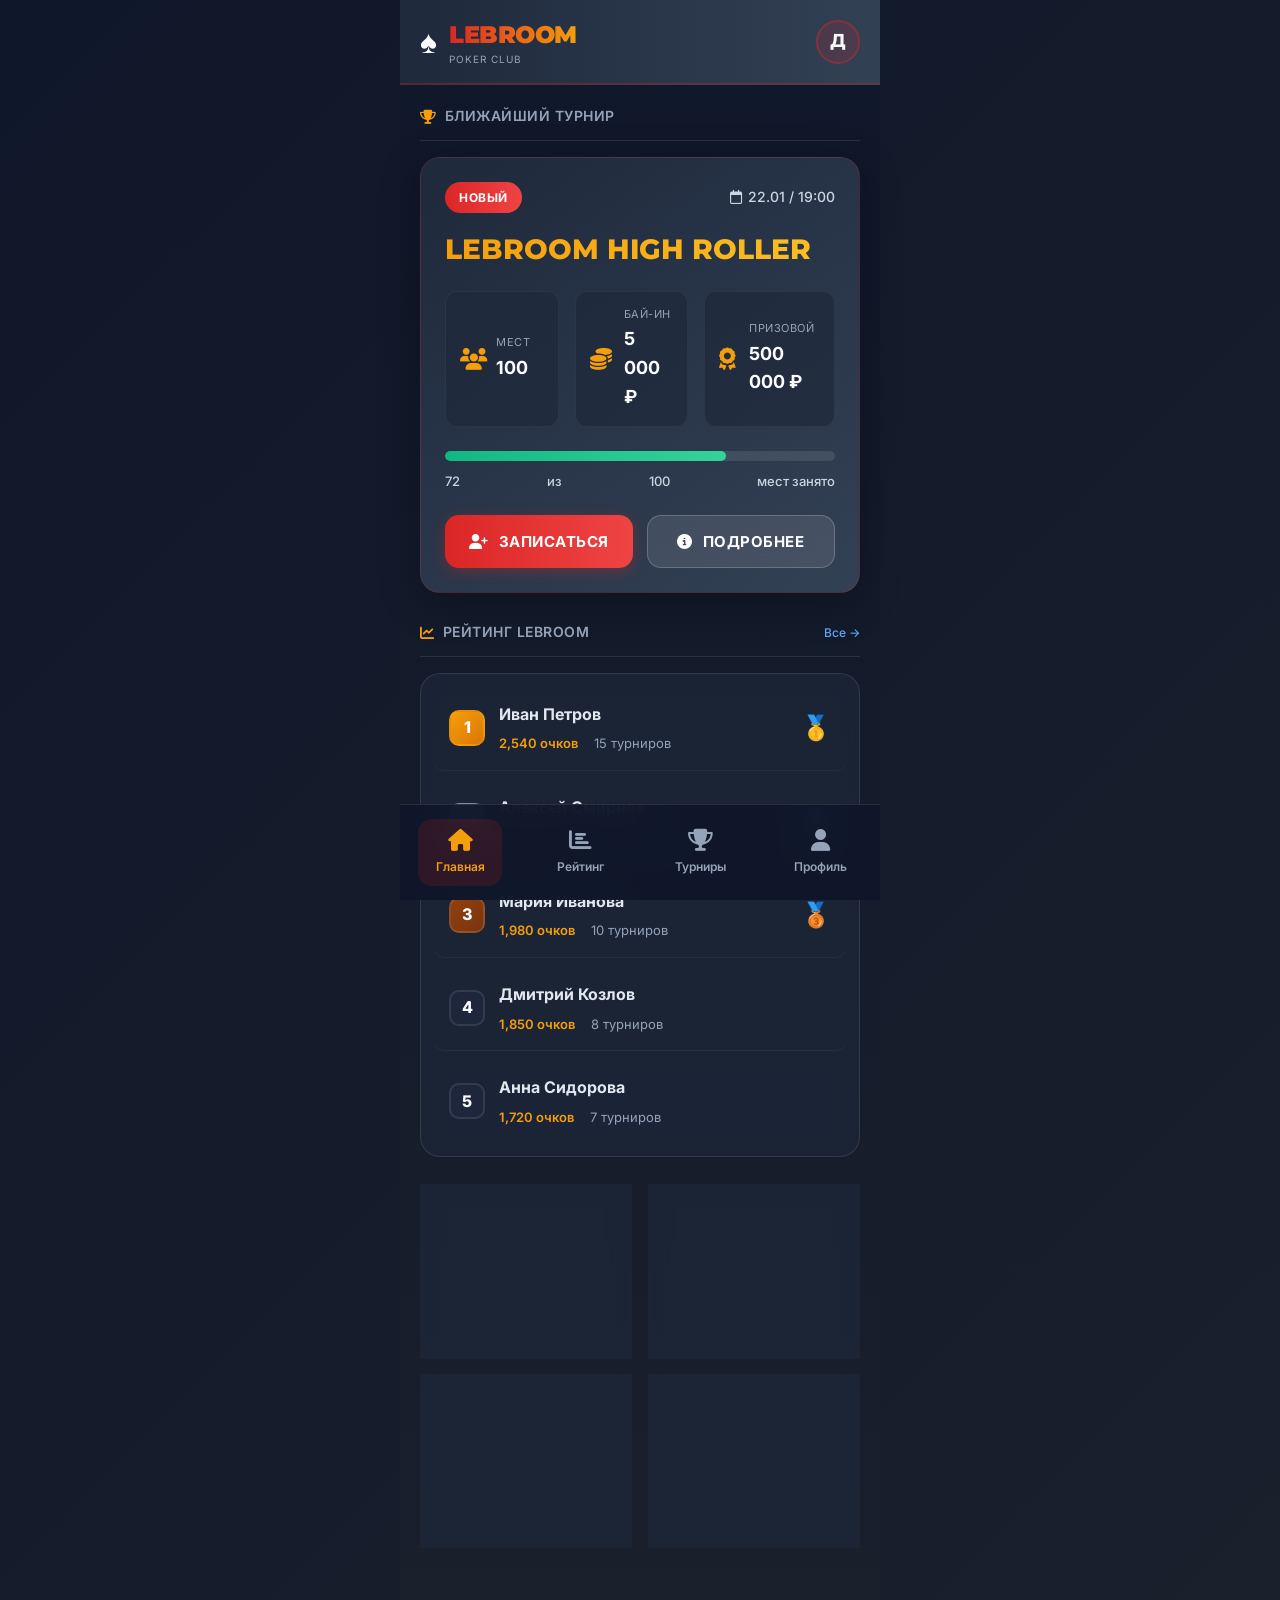
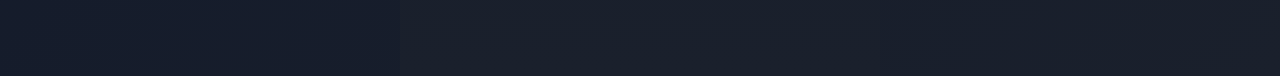
==== index.html @ b320d440 "Add files via upload" ====
<!DOCTYPE html>
<html lang="ru">
<head>
    <meta charset="UTF-8">
    <meta name="viewport" content="width=device-width, initial-scale=1.0">
    <title>LEBROOM Poker Club</title>
    
    <!-- Telegram Web App SDK -->
    <script src="https://telegram.org/js/telegram-web-app.js"></script>
    
    <!-- FontAwesome Icons -->
    <link rel="stylesheet" href="https://cdnjs.cloudflare.com/ajax/libs/font-awesome/6.4.0/css/all.min.css">
    
    <!-- Google Fonts -->
    <link rel="preconnect" href="https://fonts.googleapis.com">
    <link rel="preconnect" href="https://fonts.gstatic.com" crossorigin>
    <link href="https://fonts.googleapis.com/css2?family=Montserrat:wght@700;800;900&family=Inter:wght@400;500;600;700&display=swap" rel="stylesheet">
    
    <!-- Favicon -->
    <link rel="icon" href="data:image/svg+xml,<svg xmlns=%22http://www.w3.org/2000/svg%22 viewBox=%220 0 100 100%22><text y=%22.9em%22 font-size=%2290%22>♠️</text></svg>">
    
    <!-- CSS -->
    <link rel="stylesheet" href="style.css">
    
    <!-- Meta для Telegram -->
    <meta property="og:title" content="LEBROOM Poker Club">
    <meta property="og:description" content="Премиальный покерный клуб. Запишись на турнир!">
    <meta property="og:image" content="https://raw.githubusercontent.com/ваш-логин/lebroom-poker/main/preview.png">
</head>
<body>
    <div class="app-container">
        <!-- Хедер -->
        <header class="app-header">
            <div class="header-content">
                <div class="logo">
                    <div class="logo-icon">♠️</div>
                    <div class="logo-text">
                        <h1>LEBROOM</h1>
                        <span class="logo-subtitle">POKER CLUB</span>
                    </div>
                </div>
                <div class="user-badge" id="userBadge">
                    <i class="fas fa-user"></i>
                </div>
            </div>
        </header>

        <!-- Основной контент -->
        <main class="main-content">
            <!-- Ближайший турнир -->
            <section class="tournament-section">
                <div class="section-header">
                    <h2><i class="fas fa-trophy"></i> БЛИЖАЙШИЙ ТУРНИР</h2>
                </div>
                
                <div class="tournament-card" id="tournamentCard">
                    <div class="tournament-header">
                        <div class="tournament-badge">НОВЫЙ</div>
                        <div class="tournament-date">
                            <i class="far fa-calendar"></i>
                            <span id="tournamentDate">Загрузка...</span>
                        </div>
                    </div>
                    
                    <h3 class="tournament-title" id="tournamentTitle">LEBROOM HIGH ROLLER</h3>
                    
                    <div class="tournament-info">
                        <div class="info-item">
                            <i class="fas fa-users"></i>
                            <div>
                                <div class="info-label">Мест</div>
                                <div class="info-value" id="tournamentSeats">100</div>
                            </div>
                        </div>
                        <div class="info-item">
                            <i class="fas fa-coins"></i>
                            <div>
                                <div class="info-label">Бай-ин</div>
                                <div class="info-value">5 000 ₽</div>
                            </div>
                        </div>
                        <div class="info-item">
                            <i class="fas fa-award"></i>
                            <div>
                                <div class="info-label">Призовой</div>
                                <div class="info-value">500 000 ₽</div>
                            </div>
                        </div>
                    </div>
                    
                    <div class="registration-info">
                        <div class="progress-bar">
                            <div class="progress-fill" id="progressFill" style="width: 65%"></div>
                        </div>
                        <div class="progress-text">
                            <span id="registeredCount">65</span> из <span id="totalSeats">100</span> мест занято
                        </div>
                    </div>
                    
                    <div class="action-buttons">
                        <button class="btn-primary" id="registerBtn">
                            <i class="fas fa-user-plus"></i> ЗАПИСАТЬСЯ
                        </button>
                        <button class="btn-secondary" id="detailsBtn">
                            <i class="fas fa-info-circle"></i> ПОДРОБНЕЕ
                        </button>
                    </div>
                </div>
            </section>

            <!-- Рейтинг -->
            <section class="rating-section">
                <div class="section-header">
                    <h2><i class="fas fa-chart-line"></i> РЕЙТИНГ LEBROOM</h2>
                    <a href="#" class="view-all" id="viewAllRating">Все →</a>
                </div>
                
                <div class="rating-card">
                    <div class="rating-list" id="ratingList">
                        <!-- Загрузка через JS -->
                    </div>
                </div>
            </section>

            <!-- Быстрые действия -->
            <section class="quick-actions">
                <div class="action-grid">
                    <div class="action-item" id="qaBtn">
                        <div class="action-icon">
                            <i class="fas fa-question-circle"></i>
                        </div>
                        <div class="action-title">Q&A</div>
                        <div class="action-subtitle">Ответы на вопросы</div>
                    </div>
                    
                    <div class="action-item" id="supportBtn">
                        <div class="action-icon">
                            <i class="fas fa-headset"></i>
                        </div>
                        <div class="action-title">SUPPORT</div>
                        <div class="action-subtitle">Чат поддержки</div>
                    </div>
                    
                    <div class="action-item" id="clubInfoBtn">
                        <div class="action-icon">
                            <i class="fas fa-info-circle"></i>
                        </div>
                        <div class="action-title">О КЛУБЕ</div>
                        <div class="action-subtitle">Информация</div>
                    </div>
                    
                    <div class="action-item" id="myProfileBtn">
                        <div class="action-icon">
                            <i class="fas fa-user-circle"></i>
                        </div>
                        <div class="action-title">ПРОФИЛЬ</div>
                        <div class="action-subtitle">Личный кабинет</div>
                    </div>
                </div>
            </section>
        </main>

        <!-- Нижняя навигация -->
        <nav class="bottom-nav">
            <a href="#" class="nav-item active" data-page="main">
                <i class="fas fa-home"></i>
                <span>Главная</span>
            </a>
            <a href="#" class="nav-item" data-page="rating">
                <i class="fas fa-chart-bar"></i>
                <span>Рейтинг</span>
            </a>
            <a href="#" class="nav-item" data-page="tournaments">
                <i class="fas fa-trophy"></i>
                <span>Турниры</span>
            </a>
            <a href="#" class="nav-item" data-page="profile">
                <i class="fas fa-user"></i>
                <span>Профиль</span>
            </a>
        </nav>

        <!-- Модальные окна -->
        <div class="modal-overlay" id="modalOverlay"></div>
        
        <div class="modal" id="registerModal">
            <div class="modal-content">
                <div class="modal-header">
                    <h3>Запись на турнир</h3>
                    <button class="close-modal" onclick="closeModal('registerModal')">&times;</button>
                </div>
                <div class="modal-body">
                    <p>Вы действительно хотите записаться на турнир <strong id="modalTournamentName">LEBROOM HIGH ROLLER</strong>?</p>
                    <div class="modal-info">
                        <p><i class="far fa-calendar"></i> <strong>Дата:</strong> <span id="modalTournamentDate">22.01.2024 в 19:00</span></p>
                        <p><i class="fas fa-coins"></i> <strong>Бай-ин:</strong> 5 000 ₽</p>
                        <p><i class="fas fa-users"></i> <strong>Свободных мест:</strong> <span id="modalFreeSeats">35</span></p>
                    </div>
                    <button class="btn-confirm" id="confirmRegisterBtn">
                        <i class="fas fa-check"></i> ПОДТВЕРДИТЬ ЗАПИСЬ
                    </button>
                    <p class="modal-note">
                        После записи с вами свяжется администратор для подтверждения
                    </p>
                </div>
            </div>
        </div>

        <div class="modal" id="successModal">
            <div class="modal-content">
                <div class="modal-header">
                    <h3>Успешная запись!</h3>
                    <button class="close-modal" onclick="closeModal('successModal')">&times;</button>
                </div>
                <div class="modal-body" style="text-align: center;">
                    <div class="success-icon">
                        <i class="fas fa-check-circle"></i>
                    </div>
                    <h3 style="color: #10b981; margin-bottom: 15px;">Вы успешно записаны!</h3>
                    <p id="successMessage"></p>
                    <div class="success-info">
                        <p><strong>Дата:</strong> <span id="successDate">22.01.2024</span></p>
                        <p><strong>Время:</strong> <span id="successTime">19:00</span></p>
                        <p><strong>Ваш номер в списке:</strong> <span id="successPosition">#66</span></p>
                    </div>
                    <button class="btn-confirm" onclick="closeModal('successModal')">
                        <i class="fas fa-check"></i> ПОНЯТНО
                    </button>
                </div>
            </div>
        </div>

        <div class="modal" id="clubInfoModal">
            <div class="modal-content">
                <div class="modal-header">
                    <h3>LEBROOM POKER CLUB</h3>
                    <button class="close-modal" onclick="closeModal('clubInfoModal')">&times;</button>
                </div>
                <div class="modal-body">
                    <div class="club-logo-modal">
                        <div class="logo-modal-icon">♠️</div>
                        <h2>LEBROOM</h2>
                        <p class="club-subtitle">PREMIUM POKER CLUB</p>
                    </div>
                    
                    <div class="club-info">
                        <h4><i class="fas fa-star"></i> О НАС</h4>
                        <p>Премиальный покерный клуб с комфортной атмосферой и профессиональными дилерами.</p>
                        
                        <h4><i class="fas fa-map-marker-alt"></i> АДРЕС</h4>
                        <p>📍 Москва, Пресненская набережная, 12</p>
                        
                        <h4><i class="fas fa-phone-alt"></i> КОНТАКТЫ</h4>
                        <p>📞 +7 (999) 123-45-67</p>
                        <p>💬 @lebroomsupport</p>
                    </div>
                </div>
            </div>
        </div>

        <div class="modal" id="qaModal">
            <div class="modal-content">
                <div class="modal-header">
                    <h3>Часто задаваемые вопросы</h3>
                    <button class="close-modal" onclick="closeModal('qaModal')">&times;</button>
                </div>
                <div class="modal-body">
                    <div class="faq-item">
                        <div class="faq-question" onclick="toggleFAQ(this)">
                            <span>Как записаться на турнир?</span>
                            <i class="fas fa-chevron-down"></i>
                        </div>
                        <div class="faq-answer">
                            Нажмите кнопку "ЗАПИСАТЬСЯ" на карточке турнира и подтвердите запись.
                        </div>
                    </div>
                    
                    <div class="faq-item">
                        <div class="faq-question" onclick="toggleFAQ(this)">
                            <span>Как работает рейтинг?</span>
                            <i class="fas fa-chevron-down"></i>
                        </div>
                        <div class="faq-answer">
                            Рейтинг начисляется за участие в турнирах: 1 место - 100 очков, 2 место - 80 очков.
                        </div>
                    </div>
                </div>
            </div>
        </div>
    </div>

    <!-- JavaScript -->
    <script src="app.js"></script>
</body>
</html>
---- style.css ----
/* Основные переменные */
:root {
    --primary: #dc2626;
    --secondary: #1e293b;
    --accent: #f59e0b;
    --dark: #0f172a;
    --light: #f8fafc;
    --success: #10b981;
    --danger: #ef4444;
    --info: #3b82f6;
}

/* Сброс и базовые стили */
* {
    margin: 0;
    padding: 0;
    box-sizing: border-box;
}

body {
    font-family: 'Inter', sans-serif;
    background: linear-gradient(135deg, #0f172a 0%, #1a202c 100%);
    color: var(--light);
    min-height: 100vh;
    line-height: 1.6;
}

.app-container {
    max-width: 480px;
    margin: 0 auto;
    min-height: 100vh;
    background: linear-gradient(180deg, #0f172a 0%, #1a202c 100%);
    position: relative;
    padding-bottom: 80px;
}

/* Хедер */
.app-header {
    background: linear-gradient(90deg, #1e293b 0%, #334155 100%);
    padding: 16px 20px;
    border-bottom: 2px solid rgba(220, 38, 38, 0.3);
    position: sticky;
    top: 0;
    z-index: 100;
    backdrop-filter: blur(10px);
}

.header-content {
    display: flex;
    justify-content: space-between;
    align-items: center;
}

.logo {
    display: flex;
    align-items: center;
    gap: 12px;
}

.logo-icon {
    font-size: 32px;
    animation: pulse 2s infinite;
}

@keyframes pulse {
    0%, 100% { transform: scale(1); }
    50% { transform: scale(1.1); }
}

.logo-text h1 {
    font-family: 'Montserrat', sans-serif;
    font-size: 24px;
    font-weight: 900;
    background: linear-gradient(90deg, var(--primary), var(--accent));
    -webkit-background-clip: text;
    -webkit-text-fill-color: transparent;
    letter-spacing: -0.5px;
}

.logo-subtitle {
    font-size: 10px;
    color: #94a3b8;
    text-transform: uppercase;
    letter-spacing: 1px;
    margin-top: -3px;
    display: block;
}

.user-badge {
    width: 44px;
    height: 44px;
    background: rgba(220, 38, 38, 0.15);
    border-radius: 50%;
    display: flex;
    align-items: center;
    justify-content: center;
    border: 2px solid rgba(220, 38, 38, 0.4);
    cursor: pointer;
    transition: all 0.3s;
}

.user-badge:hover {
    background: rgba(220, 38, 38, 0.25);
    transform: scale(1.05);
}

.user-badge i {
    color: var(--accent);
    font-size: 18px;
}

/* Основной контент */
.main-content {
    padding: 20px;
}

.section-header {
    display: flex;
    justify-content: space-between;
    align-items: center;
    margin-bottom: 16px;
    padding-bottom: 12px;
    border-bottom: 1px solid rgba(255, 255, 255, 0.1);
}

.section-header h2 {
    font-size: 14px;
    font-weight: 600;
    color: #94a3b8;
    display: flex;
    align-items: center;
    gap: 8px;
    text-transform: uppercase;
    letter-spacing: 0.5px;
}

.section-header h2 i {
    color: var(--accent);
}

.view-all {
    color: #60a5fa;
    font-size: 12px;
    text-decoration: none;
    font-weight: 500;
    transition: color 0.3s;
}

.view-all:hover {
    color: #93c5fd;
}

/* Карточка турнира */
.tournament-card {
    background: linear-gradient(145deg, #1e293b, #334155);
    border-radius: 20px;
    padding: 24px;
    margin-bottom: 28px;
    border: 1px solid rgba(220, 38, 38, 0.2);
    box-shadow: 0 10px 40px rgba(0, 0, 0, 0.3);
    animation: slideUp 0.6s ease-out;
}

@keyframes slideUp {
    from {
        opacity: 0;
        transform: translateY(30px);
    }
    to {
        opacity: 1;
        transform: translateY(0);
    }
}

.tournament-header {
    display: flex;
    justify-content: space-between;
    align-items: center;
    margin-bottom: 20px;
}

.tournament-badge {
    background: linear-gradient(90deg, var(--primary), var(--danger));
    color: white;
    padding: 6px 14px;
    border-radius: 20px;
    font-size: 12px;
    font-weight: 700;
    letter-spacing: 0.5px;
}

.tournament-date {
    display: flex;
    align-items: center;
    gap: 6px;
    color: #cbd5e1;
    font-size: 14px;
    font-weight: 500;
}

.tournament-title {
    font-size: 28px;
    font-weight: 800;
    margin-bottom: 24px;
    background: linear-gradient(90deg, var(--accent), #fbbf24);
    -webkit-background-clip: text;
    -webkit-text-fill-color: transparent;
    font-family: 'Montserrat', sans-serif;
    line-height: 1.2;
}

.tournament-info {
    display: grid;
    grid-template-columns: repeat(3, 1fr);
    gap: 16px;
    margin-bottom: 24px;
}

.info-item {
    display: flex;
    align-items: center;
    gap: 12px;
    padding: 14px;
    background: rgba(30, 41, 59, 0.7);
    border-radius: 12px;
    transition: all 0.3s;
    border: 1px solid rgba(255, 255, 255, 0.05);
}

.info-item:hover {
    transform: translateY(-3px);
    background: rgba(30, 41, 59, 0.9);
    border-color: rgba(220, 38, 38, 0.2);
    box-shadow: 0 8px 20px rgba(0, 0, 0, 0.2);
}

.info-item i {
    font-size: 22px;
    color: var(--accent);
    width: 24px;
}

.info-label {
    font-size: 11px;
    color: #94a3b8;
    text-transform: uppercase;
    letter-spacing: 0.5px;
    margin-bottom: 2px;
}

.info-value {
    font-size: 18px;
    font-weight: 700;
    color: white;
}

/* Прогресс бар */
.registration-info {
    margin-bottom: 24px;
}

.progress-bar {
    height: 10px;
    background: rgba(255, 255, 255, 0.1);
    border-radius: 5px;
    overflow: hidden;
    margin-bottom: 10px;
}

.progress-fill {
    height: 100%;
    background: linear-gradient(90deg, var(--success), #34d399);
    border-radius: 5px;
    transition: width 0.8s cubic-bezier(0.34, 1.56, 0.64, 1);
    box-shadow: 0 0 20px rgba(16, 185, 129, 0.3);
}

.progress-text {
    display: flex;
    justify-content: space-between;
    font-size: 13px;
    color: #cbd5e1;
    font-weight: 500;
}

/* Кнопки */
.action-buttons {
    display: flex;
    gap: 14px;
}

.btn-primary, .btn-secondary, .btn-confirm {
    flex: 1;
    padding: 16px 24px;
    border: none;
    border-radius: 14px;
    font-size: 15px;
    font-weight: 700;
    cursor: pointer;
    transition: all 0.3s;
    display: flex;
    align-items: center;
    justify-content: center;
    gap: 10px;
    text-transform: uppercase;
    letter-spacing: 0.5px;
    font-family: 'Inter', sans-serif;
}

.btn-primary {
    background: linear-gradient(90deg, var(--primary), var(--danger));
    color: white;
    box-shadow: 0 4px 15px rgba(220, 38, 38, 0.3);
}

.btn-primary:hover:not(:disabled) {
    background: linear-gradient(90deg, var(--danger), #f87171);
    transform: translateY(-3px);
    box-shadow: 0 8px 25px rgba(220, 38, 38, 0.4);
}

.btn-primary:disabled {
    opacity: 0.7;
    cursor: not-allowed;
}

.btn-secondary {
    background: rgba(255, 255, 255, 0.1);
    color: white;
    border: 1px solid rgba(255, 255, 255, 0.2);
    backdrop-filter: blur(10px);
}

.btn-secondary:hover {
    background: rgba(255, 255, 255, 0.2);
    transform: translateY(-3px);
    border-color: rgba(220, 38, 38, 0.3);
}

.btn-confirm {
    width: 100%;
    background: linear-gradient(90deg, var(--success), #34d399);
    color: white;
    margin-top: 24px;
    box-shadow: 0 4px 15px rgba(16, 185, 129, 0.3);
}

.btn-confirm:hover {
    background: linear-gradient(90deg, #34d399, #6ee7b7);
    transform: translateY(-3px);
    box-shadow: 0 8px 25px rgba(16, 185, 129, 0.4);
}

/* Рейтинг */
.rating-card {
    background: rgba(30, 41, 59, 0.7);
    border-radius: 20px;
    overflow: hidden;
    margin-bottom: 28px;
    border: 1px solid rgba(255, 255, 255, 0.1);
    backdrop-filter: blur(10px);
}

.rating-list {
    padding: 12px;
}

.rating-item {
    display: flex;
    align-items: center;
    padding: 16px;
    border-bottom: 1px solid rgba(255, 255, 255, 0.05);
    transition: background 0.3s;
    border-radius: 12px;
    margin-bottom: 8px;
}

.rating-item:hover {
    background: rgba(255, 255, 255, 0.05);
}

.rating-item:last-child {
    border-bottom: none;
    margin-bottom: 0;
}

.rank {
    width: 36px;
    height: 36px;
    background: rgba(30, 41, 59, 0.9);
    border-radius: 10px;
    display: flex;
    align-items: center;
    justify-content: center;
    font-weight: 800;
    font-size: 16px;
    margin-right: 14px;
    border: 2px solid rgba(255, 255, 255, 0.1);
}

.rating-item:nth-child(1) .rank {
    background: linear-gradient(135deg, var(--accent), #d97706);
    color: white;
    border-color: rgba(245, 158, 11, 0.3);
}

.rating-item:nth-child(2) .rank {
    background: linear-gradient(135deg, #94a3b8, #64748b);
    color: white;
}

.rating-item:nth-child(3) .rank {
    background: linear-gradient(135deg, #92400e, #78350f);
    color: white;
}

.player-info {
    flex: 1;
}

.player-name {
    font-weight: 700;
    margin-bottom: 6px;
    color: #e2e8f0;
    font-size: 16px;
}

.player-stats {
    display: flex;
    gap: 16px;
    font-size: 13px;
    color: #94a3b8;
}

.points {
    color: var(--accent);
    font-weight: 600;
}

.medal {
    font-size: 24px;
    margin-left: 10px;
}

/* Быстрые действия */
.quick-actions {
    margin-bottom: 28px;
}

.action-grid {
    display: grid;
    grid-template-columns: repeat(2, 1fr);
    gap: 16px;
}

.action-item {
    background: rgba(30, 41, 59, 0.7);
    border-radius: 18px;
    padding: 24px 20px;
    text-align: center;
    cursor: pointer;
    transition: all 0.3s;
    border: 1px solid rgba(255, 255, 255, 0.05);
    backdrop-filter: blur(10px);
}

.action-item:hover {
    background: rgba(30, 41, 59, 0.9);
    transform: translateY(-4px);
    border-color: rgba(220, 38, 38, 0.3);
    box-shadow: 0 12px 30px rgba(0, 0, 0, 0.25);
}

.action-icon {
    font-size: 36px;
    color: var(--accent);
    margin-bottom: 12px;
    transition: transform 0.3s;
}

.action-item:hover .action-icon {
    transform: scale(1.1);
}

.action-title {
    font-size: 17px;
    font-weight: 800;
    margin-bottom: 6px;
    color: #e2e8f0;
}

.action-subtitle {
    font-size: 13px;
    color: #94a3b8;
}

/* Нижняя навигация */
.bottom-nav {
    position: fixed;
    bottom: 0;
    left: 0;
    right: 0;
    background: rgba(15, 23, 42, 0.95);
    backdrop-filter: blur(15px);
    border-top: 1px solid rgba(255, 255, 255, 0.1);
    display: flex;
    justify-content: space-around;
    padding: 14px 0;
    z-index: 1000;
    max-width: 480px;
    margin: 0 auto;
}

.nav-item {
    display: flex;
    flex-direction: column;
    align-items: center;
    text-decoration: none;
    color: #94a3b8;
    padding: 10px 16px;
    border-radius: 14px;
    transition: all 0.3s;
    flex: 1;
    max-width: 84px;
    min-width: 60px;
}

.nav-item i {
    font-size: 22px;
    margin-bottom: 6px;
    transition: all 0.3s;
}

.nav-item span {
    font-size: 12px;
    font-weight: 600;
    transition: all 0.3s;
}

.nav-item.active {
    color: var(--accent);
    background: rgba(220, 38, 38, 0.15);
}

.nav-item.active i {
    color: var(--accent);
}

.nav-item:hover:not(.active) {
    color: #cbd5e1;
    background: rgba(255, 255, 255, 0.05);
}

/* Модальные окна */
.modal-overlay {
    position: fixed;
    top: 0;
    left: 0;
    right: 0;
    bottom: 0;
    background: rgba(0, 0, 0, 0.85);
    z-index: 1999;
    display: none;
    backdrop-filter: blur(5px);
    animation: fadeIn 0.3s ease;
}

@keyframes fadeIn {
    from { opacity: 0; }
    to { opacity: 1; }
}

.modal {
    position: fixed;
    top: 0;
    left: 0;
    right: 0;
    bottom: 0;
    display: none;
    z-index: 2000;
    overflow-y: auto;
    padding: 20px;
    animation: fadeIn 0.3s ease;
}

.modal-content {
    background: linear-gradient(145deg, #1e293b, #334155);
    border-radius: 24px;
    margin: 60px auto 20px;
    max-width: 440px;
    max-height: 85vh;
    overflow-y: auto;
    border: 1px solid rgba(220, 38, 38, 0.2);
    box-shadow: 0 25px 70px rgba(0, 0, 0, 0.5);
    animation: modalSlideUp 0.4s cubic-bezier(0.34, 1.56, 0.64, 1);
}

@keyframes modalSlideUp {
    from {
        opacity: 0;
        transform: translateY(60px);
    }
    to {
        opacity: 1;
        transform: translateY(0);
    }
}

.modal-header {
    display: flex;
    justify-content: space-between;
    align-items: center;
    padding: 24px;
    border-bottom: 1px solid rgba(255, 255, 255, 0.1);
    position: sticky;
    top: 0;
    background: linear-gradient(145deg, #1e293b, #334155);
    border-radius: 24px 24px 0 0;
    z-index: 1;
}

.modal-header h3 {
    font-size: 20px;
    font-weight: 800;
    color: var(--accent);
    font-family: 'Montserrat', sans-serif;
}

.close-modal {
    background: none;
    border: none;
    color: #94a3b8;
    font-size: 32px;
    cursor: pointer;
    width: 36px;
    height: 36px;
    display: flex;
    align-items: center;
    justify-content: center;
    border-radius: 50%;
    transition: all 0.3s;
    line-height: 1;
    padding: 0;
}

.close-modal:hover {
    background: rgba(255, 255, 255, 0.1);
    color: white;
}

.modal-body {
    padding: 24px;
}

.modal-info {
    background: rgba(30, 41, 59, 0.5);
    padding: 20px;
    border-radius: 14px;
    margin: 20px 0;
}

.modal-info p {
    margin-bottom: 12px;
    display: flex;
    align-items: center;
    gap: 10px;
}

.modal-info p:last-child {
    margin-bottom: 0;
}

.modal-info i {
    color: var(--accent);
    width: 20px;
}

.modal-note {
    text-align: center;
    color: #94a3b8;
    font-size: 13px;
    margin-top: 20px;
    padding-top: 20px;
    border-top: 1px solid rgba(255, 255, 255, 0.1);
}

/* Успешная запись */
.success-icon {
    font-size: 72px;
    color: var(--success);
    margin-bottom: 20px;
}

.success-info {
    background: rgba(16, 185, 129, 0.1);
    padding: 20px;
    border-radius: 14px;
    margin: 24px 0;
    text-align: left;
}

.success-info p {
    margin-bottom: 10px;
    display: flex;
    justify-content: space-between;
}

.success-info p:last-child {
    margin-bottom: 0;
}

/* Информация о клубе */
.club-logo-modal {
    text-align: center;
    margin-bottom: 24px;
    padding: 24px;
    background: rgba(30, 41, 59, 0.5);
    border-radius: 18px;
}

.logo-modal-icon {
    font-size: 56px;
    margin-bottom: 12px;
    animation: pulse 2s infinite;
}

.club-logo-modal h2 {
    font-size: 36px;
    font-weight: 900;
    background: linear-gradient(90deg, var(--primary), var(--accent));
    -webkit-background-clip: text;
    -webkit-text-fill-color: transparent;
    font-family: 'Montserrat', sans-serif;
    margin-bottom: 8px;
}

.club-subtitle {
    font-size: 14px;
    color: #94a3b8;
    text-transform: uppercase;
    letter-spacing: 2px;
}

.club-info h4 {
    color: var(--accent);
    margin: 20px 0 10px;
    font-size: 17px;
    display: flex;
    align-items: center;
    gap: 10px;
}

.club-info p {
    color: #cbd5e1;
    margin-bottom: 16px;
    line-height: 1.6;
}

.club-info i {
    width: 20px;
}

/* FAQ */
.faq-item {
    margin-bottom: 12px;
    border: 1px solid rgba(255, 255, 255, 0.1);
    border-radius: 14px;
    overflow: hidden;
}

.faq-question {
    padding: 18px;
    background: rgba(30, 41, 59, 0.5);
    display: flex;
    justify-content: space-between;
    align-items: center;
    cursor: pointer;
    transition: background 0.3s;
}

.faq-question:hover {
    background: rgba(30, 41, 59, 0.8);
}

.faq-question span {
    font-weight: 700;
    color: #e2e8f0;
    font-size: 15px;
}

.faq-answer {
    padding: 0 18px;
    max-height: 0;
    overflow: hidden;
    transition: max-height 0.4s ease, padding 0.4s ease;
    color: #94a3b8;
    font-size: 14px;
    line-height: 1.6;
}

.faq-item.active .faq-answer {
    padding: 18px;
    max-height: 300px;
}

/* Загрузчик */
.loader {
    text-align: center;
    padding: 40px;
}

.loader-spinner {
    width: 48px;
    height: 48px;
    border: 4px solid rgba(220, 38, 38, 0.2);
    border-radius: 50%;
    border-top-color: var(--primary);
    animation: spin 1s linear infinite;
    margin: 0 auto 20px;
}

@keyframes spin {
    to { transform: rotate(360deg); }
}

.loader-text {
    color: #94a3b8;
    font-size: 14px;
}

/* Уведомления */
.notification {
    position: fixed;
    top: 20px;
    left: 50%;
    transform: translateX(-50%) translateY(-100px);
    background: var(--success);
    color: white;
    padding: 16px 24px;
    border-radius: 12px;
    box-shadow: 0 10px 30px rgba(0, 0, 0, 0.3);
    z-index: 3000;
    animation: slideDown 0.5s ease forwards;
    max-width: 90%;
    text-align: center;
    font-weight: 600;
}

@keyframes slideDown {
    to {
        transform: translateX(-50%) translateY(0);
    }
}

.notification.error {
    background: var(--danger);
}

.notification.warning {
    background: var(--accent);
}

/* Адаптивность */
@media (max-width: 400px) {
    .app-container {
        padding-bottom: 70px;
    }
    
    .tournament-title {
        font-size: 24px;
    }
    
    .action-grid {
        grid-template-columns: 1fr;
    }
    
    .action-item {
        padding: 20px 16px;
    }
    
    .modal-content {
        margin: 40px 10px 20px;
    }
    
    .bottom-nav {
        padding: 12px 0;
    }
    
    .nav-item {
        padding: 8px 12px;
    }
    
    .nav-item i {
        font-size: 20px;
    }
    
    .nav-item span {
        font-size: 11px;
    }
}

/* Анимации при скролле */
.fade-in {
    opacity: 0;
    transform: translateY(20px);
    transition: opacity 0.6s ease, transform 0.6s ease;
}

.fade-in.visible {
    opacity: 1;
    transform: translateY(0);
}
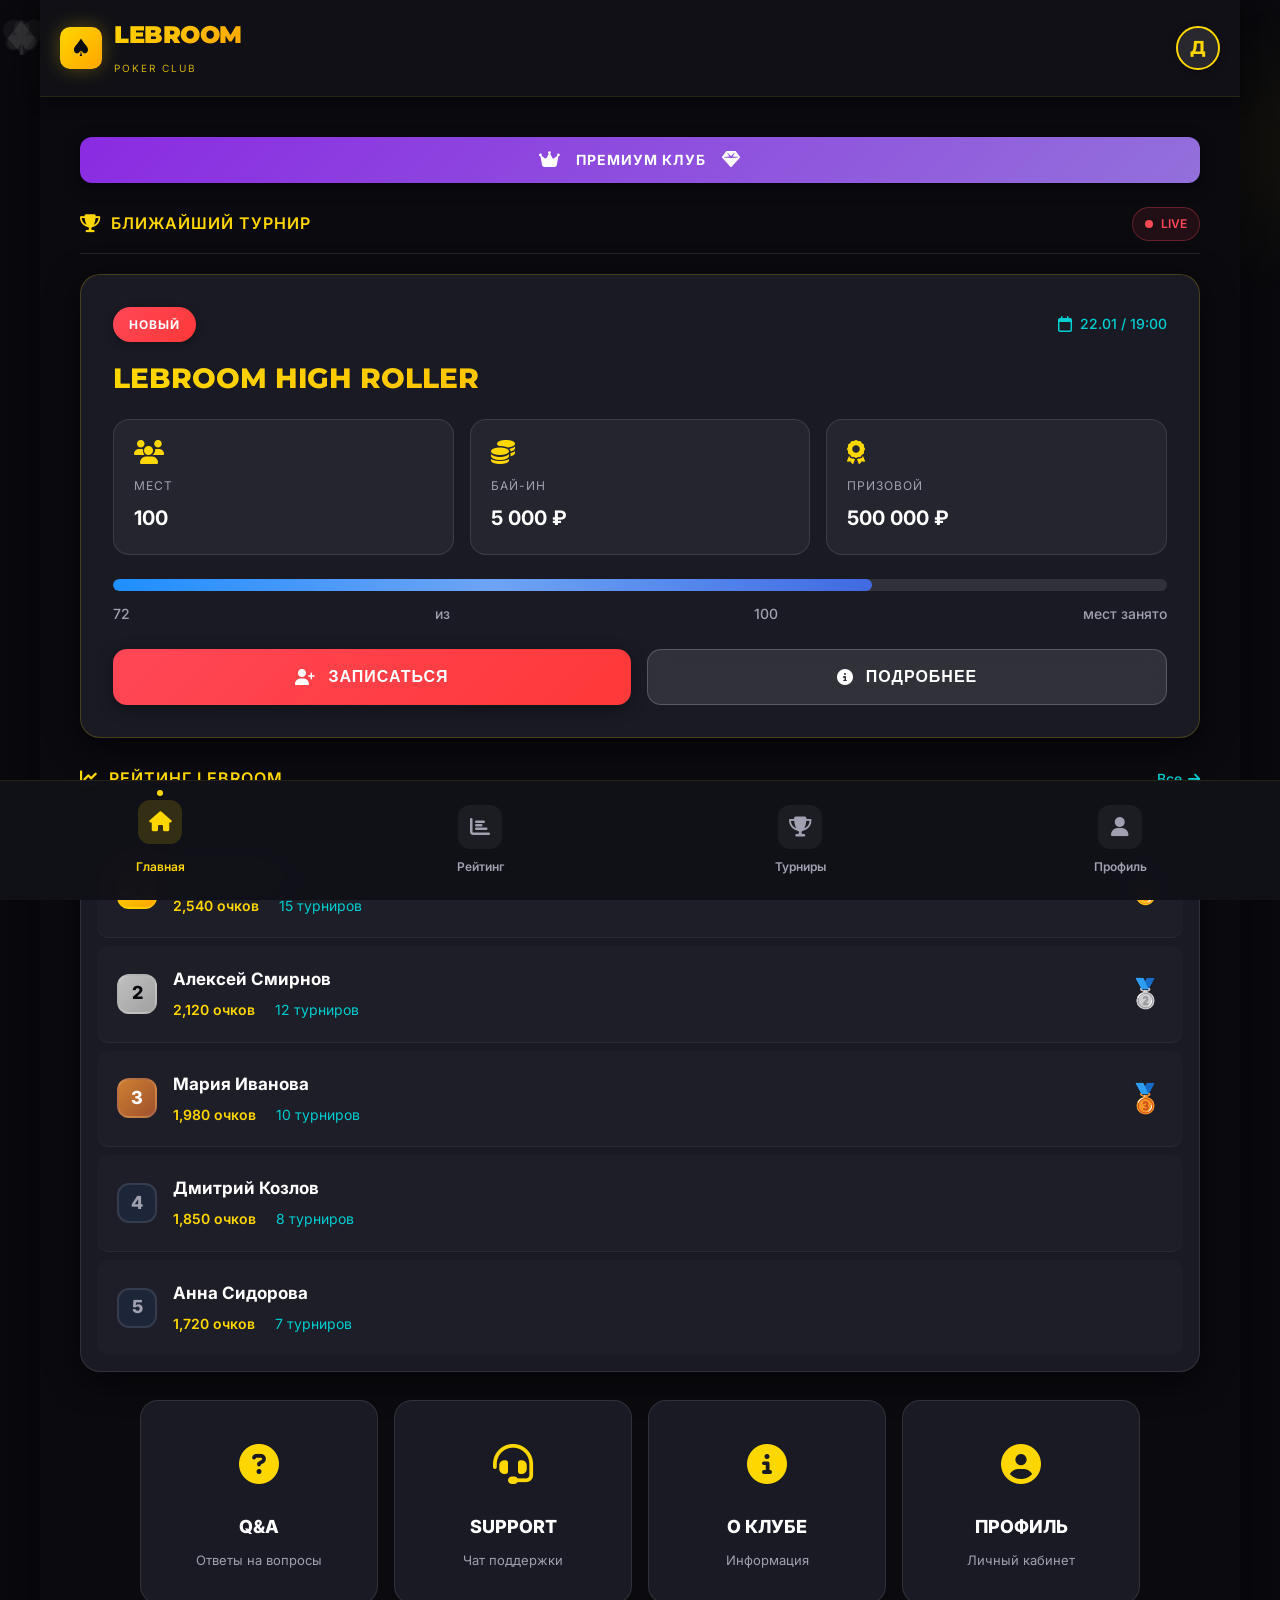
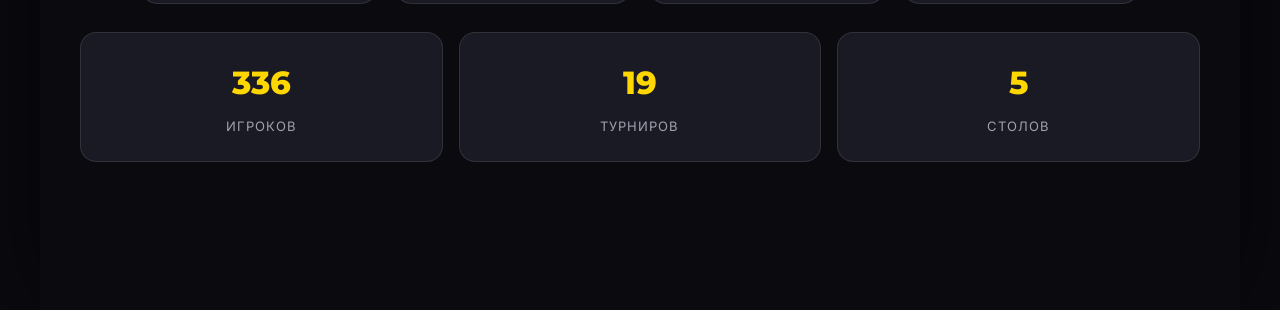
==== commit 69a5203b: "Add files via upload" ====
--- a/index.html
+++ b/index.html
@@ -2,8 +2,8 @@
 <html lang="ru">
 <head>
     <meta charset="UTF-8">
-    <meta name="viewport" content="width=device-width, initial-scale=1.0">
-    <title>LEBROOM Poker Club</title>
+    <meta name="viewport" content="width=device-width, initial-scale=1.0, maximum-scale=5.0, user-scalable=yes">
+    <title>LEBROOM POKER CLUB</title>
     
     <!-- Telegram Web App SDK -->
     <script src="https://telegram.org/js/telegram-web-app.js"></script>
@@ -14,7 +14,10 @@
     <!-- Google Fonts -->
     <link rel="preconnect" href="https://fonts.googleapis.com">
     <link rel="preconnect" href="https://fonts.gstatic.com" crossorigin>
-    <link href="https://fonts.googleapis.com/css2?family=Montserrat:wght@700;800;900&family=Inter:wght@400;500;600;700&display=swap" rel="stylesheet">
+    <link href="https://fonts.googleapis.com/css2?family=Montserrat:wght@700;800;900&family=Inter:wght@300;400;500;600;700&display=swap" rel="stylesheet">
+    
+    <!-- Animate.css для анимаций -->
+    <link rel="stylesheet" href="https://cdnjs.cloudflare.com/ajax/libs/animate.css/4.1.1/animate.min.css">
     
     <!-- Favicon -->
     <link rel="icon" href="data:image/svg+xml,<svg xmlns=%22http://www.w3.org/2000/svg%22 viewBox=%220 0 100 100%22><text y=%22.9em%22 font-size=%2290%22>♠️</text></svg>">
@@ -25,15 +28,31 @@
     <!-- Meta для Telegram -->
     <meta property="og:title" content="LEBROOM Poker Club">
     <meta property="og:description" content="Премиальный покерный клуб. Запишись на турнир!">
-    <meta property="og:image" content="https://raw.githubusercontent.com/ваш-логин/lebroom-poker/main/preview.png">
 </head>
 <body>
+    <!-- Анимированный фон -->
+    <div class="animated-bg">
+        <div class="bg-particle" style="left: 10%; animation-delay: 0s;"></div>
+        <div class="bg-particle" style="left: 30%; animation-delay: 1.5s;"></div>
+        <div class="bg-particle" style="left: 50%; animation-delay: 3s;"></div>
+        <div class="bg-particle" style="left: 70%; animation-delay: 4.5s;"></div>
+        <div class="bg-particle" style="left: 90%; animation-delay: 6s;"></div>
+    </div>
+
+    <!-- Анимированные карты на заднем плане -->
+    <div class="floating-cards">
+        <div class="floating-card" style="--delay: 0s;">♠</div>
+        <div class="floating-card" style="--delay: 1s;">♥</div>
+        <div class="floating-card" style="--delay: 2s;">♣</div>
+        <div class="floating-card" style="--delay: 3s;">♦</div>
+    </div>
+
     <div class="app-container">
         <!-- Хедер -->
         <header class="app-header">
             <div class="header-content">
-                <div class="logo">
-                    <div class="logo-icon">♠️</div>
+                <div class="logo animate__animated animate__fadeInDown">
+                    <div class="logo-icon">♠</div>
                     <div class="logo-text">
                         <h1>LEBROOM</h1>
                         <span class="logo-subtitle">POKER CLUB</span>
@@ -47,15 +66,28 @@
 
         <!-- Основной контент -->
         <main class="main-content">
+            <!-- Анимированный баннер -->
+            <div class="animated-banner">
+                <div class="banner-content">
+                    <i class="fas fa-crown"></i>
+                    <span>ПРЕМИУМ КЛУБ</span>
+                    <i class="fas fa-gem"></i>
+                </div>
+            </div>
+
             <!-- Ближайший турнир -->
-            <section class="tournament-section">
+            <section class="tournament-section animate__animated animate__fadeIn">
                 <div class="section-header">
                     <h2><i class="fas fa-trophy"></i> БЛИЖАЙШИЙ ТУРНИР</h2>
+                    <div class="live-indicator">
+                        <div class="live-dot"></div>
+                        LIVE
+                    </div>
                 </div>
                 
                 <div class="tournament-card" id="tournamentCard">
                     <div class="tournament-header">
-                        <div class="tournament-badge">НОВЫЙ</div>
+                        <div class="tournament-badge pulse-animation">НОВЫЙ</div>
                         <div class="tournament-date">
                             <i class="far fa-calendar"></i>
                             <span id="tournamentDate">Загрузка...</span>
@@ -65,21 +97,21 @@
                     <h3 class="tournament-title" id="tournamentTitle">LEBROOM HIGH ROLLER</h3>
                     
                     <div class="tournament-info">
-                        <div class="info-item">
+                        <div class="info-item shine-effect">
                             <i class="fas fa-users"></i>
                             <div>
                                 <div class="info-label">Мест</div>
                                 <div class="info-value" id="tournamentSeats">100</div>
                             </div>
                         </div>
-                        <div class="info-item">
+                        <div class="info-item shine-effect">
                             <i class="fas fa-coins"></i>
                             <div>
                                 <div class="info-label">Бай-ин</div>
                                 <div class="info-value">5 000 ₽</div>
                             </div>
                         </div>
-                        <div class="info-item">
+                        <div class="info-item shine-effect">
                             <i class="fas fa-award"></i>
                             <div>
                                 <div class="info-label">Призовой</div>
@@ -98,7 +130,7 @@
                     </div>
                     
                     <div class="action-buttons">
-                        <button class="btn-primary" id="registerBtn">
+                        <button class="btn-primary glow-effect" id="registerBtn">
                             <i class="fas fa-user-plus"></i> ЗАПИСАТЬСЯ
                         </button>
                         <button class="btn-secondary" id="detailsBtn">
@@ -109,10 +141,13 @@
             </section>
 
             <!-- Рейтинг -->
-            <section class="rating-section">
+            <section class="rating-section animate__animated animate__fadeIn animate__delay-1s">
                 <div class="section-header">
                     <h2><i class="fas fa-chart-line"></i> РЕЙТИНГ LEBROOM</h2>
-                    <a href="#" class="view-all" id="viewAllRating">Все →</a>
+                    <a href="#" class="view-all" id="viewAllRating">
+                        Все 
+                        <i class="fas fa-arrow-right arrow-animation"></i>
+                    </a>
                 </div>
                 
                 <div class="rating-card">
@@ -123,9 +158,9 @@
             </section>
 
             <!-- Быстрые действия -->
-            <section class="quick-actions">
+            <section class="quick-actions animate__animated animate__fadeIn animate__delay-2s">
                 <div class="action-grid">
-                    <div class="action-item" id="qaBtn">
+                    <div class="action-item hover-effect" id="qaBtn">
                         <div class="action-icon">
                             <i class="fas fa-question-circle"></i>
                         </div>
@@ -133,7 +168,7 @@
                         <div class="action-subtitle">Ответы на вопросы</div>
                     </div>
                     
-                    <div class="action-item" id="supportBtn">
+                    <div class="action-item hover-effect" id="supportBtn">
                         <div class="action-icon">
                             <i class="fas fa-headset"></i>
                         </div>
@@ -141,7 +176,7 @@
                         <div class="action-subtitle">Чат поддержки</div>
                     </div>
                     
-                    <div class="action-item" id="clubInfoBtn">
+                    <div class="action-item hover-effect" id="clubInfoBtn">
                         <div class="action-icon">
                             <i class="fas fa-info-circle"></i>
                         </div>
@@ -149,12 +184,30 @@
                         <div class="action-subtitle">Информация</div>
                     </div>
                     
-                    <div class="action-item" id="myProfileBtn">
+                    <div class="action-item hover-effect" id="myProfileBtn">
                         <div class="action-icon">
                             <i class="fas fa-user-circle"></i>
                         </div>
                         <div class="action-title">ПРОФИЛЬ</div>
                         <div class="action-subtitle">Личный кабинет</div>
+                    </div>
+                </div>
+            </section>
+
+            <!-- Анимированная статистика -->
+            <section class="stats-section animate__animated animate__fadeIn animate__delay-3s">
+                <div class="stats-grid">
+                    <div class="stat-item">
+                        <div class="stat-number counter-animation" data-count="1500">0</div>
+                        <div class="stat-label">Игроков</div>
+                    </div>
+                    <div class="stat-item">
+                        <div class="stat-number counter-animation" data-count="87">0</div>
+                        <div class="stat-label">Турниров</div>
+                    </div>
+                    <div class="stat-item">
+                        <div class="stat-number counter-animation" data-count="25">0</div>
+                        <div class="stat-label">Столов</div>
                     </div>
                 </div>
             </section>
@@ -163,20 +216,32 @@
         <!-- Нижняя навигация -->
         <nav class="bottom-nav">
             <a href="#" class="nav-item active" data-page="main">
-                <i class="fas fa-home"></i>
+                <div class="nav-icon">
+                    <i class="fas fa-home"></i>
+                </div>
                 <span>Главная</span>
+                <div class="nav-indicator"></div>
             </a>
             <a href="#" class="nav-item" data-page="rating">
-                <i class="fas fa-chart-bar"></i>
+                <div class="nav-icon">
+                    <i class="fas fa-chart-bar"></i>
+                </div>
                 <span>Рейтинг</span>
+                <div class="nav-indicator"></div>
             </a>
             <a href="#" class="nav-item" data-page="tournaments">
-                <i class="fas fa-trophy"></i>
+                <div class="nav-icon">
+                    <i class="fas fa-trophy"></i>
+                </div>
                 <span>Турниры</span>
+                <div class="nav-indicator"></div>
             </a>
             <a href="#" class="nav-item" data-page="profile">
-                <i class="fas fa-user"></i>
+                <div class="nav-icon">
+                    <i class="fas fa-user"></i>
+                </div>
                 <span>Профиль</span>
+                <div class="nav-indicator"></div>
             </a>
         </nav>
 
@@ -196,7 +261,7 @@
                         <p><i class="fas fa-coins"></i> <strong>Бай-ин:</strong> 5 000 ₽</p>
                         <p><i class="fas fa-users"></i> <strong>Свободных мест:</strong> <span id="modalFreeSeats">35</span></p>
                     </div>
-                    <button class="btn-confirm" id="confirmRegisterBtn">
+                    <button class="btn-confirm glow-effect" id="confirmRegisterBtn">
                         <i class="fas fa-check"></i> ПОДТВЕРДИТЬ ЗАПИСЬ
                     </button>
                     <p class="modal-note">
@@ -238,21 +303,21 @@
                 </div>
                 <div class="modal-body">
                     <div class="club-logo-modal">
-                        <div class="logo-modal-icon">♠️</div>
+                        <div class="logo-modal-icon pulse-animation">♠</div>
                         <h2>LEBROOM</h2>
                         <p class="club-subtitle">PREMIUM POKER CLUB</p>
                     </div>
                     
                     <div class="club-info">
                         <h4><i class="fas fa-star"></i> О НАС</h4>
-                        <p>Премиальный покерный клуб с комфортной атмосферой и профессиональными дилерами.</p>
+                        <p>Премиальный покерный клуб с комфортной атмосферой и профессиональными дилерами. Эксклюзивные турниры высшего уровня.</p>
                         
                         <h4><i class="fas fa-map-marker-alt"></i> АДРЕС</h4>
-                        <p>📍 Москва, Пресненская набережная, 12</p>
+                        <p><i class="fas fa-location-dot"></i> Москва, Пресненская набережная, 12</p>
                         
                         <h4><i class="fas fa-phone-alt"></i> КОНТАКТЫ</h4>
-                        <p>📞 +7 (999) 123-45-67</p>
-                        <p>💬 @lebroomsupport</p>
+                        <p><i class="fas fa-phone"></i> +7 (999) 123-45-67</p>
+                        <p><i class="fab fa-telegram"></i> @lebroomsupport</p>
                     </div>
                 </div>
             </div>
@@ -271,7 +336,7 @@
                             <i class="fas fa-chevron-down"></i>
                         </div>
                         <div class="faq-answer">
-                            Нажмите кнопку "ЗАПИСАТЬСЯ" на карточке турнира и подтвердите запись.
+                            Нажмите кнопку "ЗАПИСАТЬСЯ" на карточке турнира и подтвердите запись. После этого с вами свяжется администратор.
                         </div>
                     </div>
                     
@@ -281,12 +346,25 @@
                             <i class="fas fa-chevron-down"></i>
                         </div>
                         <div class="faq-answer">
-                            Рейтинг начисляется за участие в турнирах: 1 место - 100 очков, 2 место - 80 очков.
+                            Рейтинг начисляется за участие в турнирах: 1 место - 100 очков, 2 место - 80 очков, 3 место - 60 очков, остальные участники - 20 очков.
+                        </div>
+                    </div>
+
+                    <div class="faq-item">
+                        <div class="faq-question" onclick="toggleFAQ(this)">
+                            <span>Какие способы оплаты?</span>
+                            <i class="fas fa-chevron-down"></i>
+                        </div>
+                        <div class="faq-answer">
+                            Наличные, банковские карты, криптовалюты. Также доступна предоплата через бота.
                         </div>
                     </div>
                 </div>
             </div>
         </div>
+
+        <!-- Уведомление -->
+        <div class="notification-container" id="notificationContainer"></div>
     </div>
 
     <!-- JavaScript -->
--- a/style.css
+++ b/style.css
@@ -1,77 +1,198 @@
-/* Основные переменные */
+/* ===== GLOBAL STYLES ===== */
 :root {
-    --primary: #dc2626;
-    --secondary: #1e293b;
-    --accent: #f59e0b;
-    --dark: #0f172a;
-    --light: #f8fafc;
-    --success: #10b981;
-    --danger: #ef4444;
-    --info: #3b82f6;
-}
-
-/* Сброс и базовые стили */
+    /* Основные цвета темной темы */
+    --bg-primary: #0A0A0F;
+    --bg-secondary: #111118;
+    --bg-card: #1A1A24;
+    --bg-modal: #1E1E2D;
+    
+    /* Акцентные цвета */
+    --accent-gold: #FFD700;
+    --accent-red: #FF4757;
+    --accent-blue: #1E90FF;
+    --accent-purple: #8A2BE2;
+    --accent-cyan: #00CED1;
+    
+    /* Текст */
+    --text-primary: #FFFFFF;
+    --text-secondary: #A0A0B0;
+    --text-muted: #6C6C80;
+    
+    /* Градиенты */
+    --gradient-gold: linear-gradient(135deg, #FFD700, #FFA500);
+    --gradient-red: linear-gradient(135deg, #FF4757, #FF3838);
+    --gradient-blue: linear-gradient(135deg, #1E90FF, #4169E1);
+    --gradient-purple: linear-gradient(135deg, #8A2BE2, #9370DB);
+    
+    /* Тени */
+    --shadow-sm: 0 2px 8px rgba(0, 0, 0, 0.3);
+    --shadow-md: 0 4px 16px rgba(0, 0, 0, 0.4);
+    --shadow-lg: 0 8px 32px rgba(0, 0, 0, 0.5);
+    --shadow-glow: 0 0 20px rgba(255, 215, 0, 0.3);
+}
+
+/* Reset and Base */
 * {
     margin: 0;
     padding: 0;
     box-sizing: border-box;
+    -webkit-tap-highlight-color: transparent;
+}
+
+html {
+    font-size: 16px;
+    scroll-behavior: smooth;
 }
 
 body {
-    font-family: 'Inter', sans-serif;
-    background: linear-gradient(135deg, #0f172a 0%, #1a202c 100%);
-    color: var(--light);
+    font-family: 'Inter', 'Segoe UI', system-ui, -apple-system, sans-serif;
+    background: var(--bg-primary);
+    color: var(--text-primary);
+    line-height: 1.6;
+    overflow-x: hidden;
     min-height: 100vh;
-    line-height: 1.6;
-}
-
+    position: relative;
+}
+
+/* Анимированный фон */
+.animated-bg {
+    position: fixed;
+    top: 0;
+    left: 0;
+    width: 100%;
+    height: 100%;
+    z-index: -1;
+    overflow: hidden;
+}
+
+.bg-particle {
+    position: absolute;
+    width: 300px;
+    height: 300px;
+    border-radius: 50%;
+    background: radial-gradient(circle, rgba(255, 215, 0, 0.05) 0%, rgba(255, 215, 0, 0) 70%);
+    animation: floatParticles 20s infinite linear;
+}
+
+@keyframes floatParticles {
+    0% {
+        transform: translateY(100vh) scale(0.5);
+        opacity: 0;
+    }
+    10% {
+        opacity: 0.3;
+    }
+    90% {
+        opacity: 0.3;
+    }
+    100% {
+        transform: translateY(-100px) scale(1.2);
+        opacity: 0;
+    }
+}
+
+/* Плавающие карты */
+.floating-cards {
+    position: fixed;
+    top: 0;
+    left: 0;
+    width: 100%;
+    height: 100%;
+    pointer-events: none;
+    z-index: -1;
+}
+
+.floating-card {
+    position: absolute;
+    font-size: 48px;
+    color: rgba(255, 255, 255, 0.05);
+    animation: floatCard 15s infinite ease-in-out;
+    animation-delay: var(--delay);
+}
+
+@keyframes floatCard {
+    0%, 100% {
+        transform: translate(0, 0) rotate(0deg);
+    }
+    25% {
+        transform: translate(50px, 50px) rotate(90deg);
+    }
+    50% {
+        transform: translate(0, 100px) rotate(180deg);
+    }
+    75% {
+        transform: translate(-50px, 50px) rotate(270deg);
+    }
+}
+
+/* Основной контейнер */
 .app-container {
-    max-width: 480px;
+    max-width: 100%;
+    min-height: 100vh;
     margin: 0 auto;
-    min-height: 100vh;
-    background: linear-gradient(180deg, #0f172a 0%, #1a202c 100%);
     position: relative;
+    background: var(--bg-primary);
     padding-bottom: 80px;
 }
 
-/* Хедер */
+/* ===== HEADER ===== */
 .app-header {
-    background: linear-gradient(90deg, #1e293b 0%, #334155 100%);
+    background: rgba(17, 17, 24, 0.95);
+    backdrop-filter: blur(20px);
     padding: 16px 20px;
-    border-bottom: 2px solid rgba(220, 38, 38, 0.3);
     position: sticky;
     top: 0;
-    z-index: 100;
-    backdrop-filter: blur(10px);
+    z-index: 1000;
+    border-bottom: 1px solid rgba(255, 215, 0, 0.1);
+    box-shadow: var(--shadow-md);
 }
 
 .header-content {
     display: flex;
     justify-content: space-between;
     align-items: center;
+    max-width: 1200px;
+    margin: 0 auto;
 }
 
 .logo {
     display: flex;
     align-items: center;
     gap: 12px;
+    cursor: pointer;
 }
 
 .logo-icon {
-    font-size: 32px;
+    width: 42px;
+    height: 42px;
+    background: var(--gradient-gold);
+    border-radius: 10px;
+    display: flex;
+    align-items: center;
+    justify-content: center;
+    font-size: 24px;
+    font-weight: 900;
+    color: var(--bg-primary);
+    box-shadow: var(--shadow-glow);
     animation: pulse 2s infinite;
 }
 
 @keyframes pulse {
-    0%, 100% { transform: scale(1); }
-    50% { transform: scale(1.1); }
+    0%, 100% {
+        transform: scale(1);
+        box-shadow: var(--shadow-glow);
+    }
+    50% {
+        transform: scale(1.05);
+        box-shadow: 0 0 30px rgba(255, 215, 0, 0.5);
+    }
 }
 
 .logo-text h1 {
     font-family: 'Montserrat', sans-serif;
     font-size: 24px;
     font-weight: 900;
-    background: linear-gradient(90deg, var(--primary), var(--accent));
+    background: var(--gradient-gold);
     -webkit-background-clip: text;
     -webkit-text-fill-color: transparent;
     letter-spacing: -0.5px;
@@ -79,97 +200,194 @@
 
 .logo-subtitle {
     font-size: 10px;
-    color: #94a3b8;
+    color: var(--accent-gold);
     text-transform: uppercase;
-    letter-spacing: 1px;
+    letter-spacing: 2px;
     margin-top: -3px;
-    display: block;
+    opacity: 0.8;
 }
 
 .user-badge {
     width: 44px;
     height: 44px;
-    background: rgba(220, 38, 38, 0.15);
+    background: rgba(255, 255, 255, 0.1);
+    border: 2px solid var(--accent-gold);
     border-radius: 50%;
     display: flex;
     align-items: center;
     justify-content: center;
-    border: 2px solid rgba(220, 38, 38, 0.4);
+    color: var(--accent-gold);
+    font-weight: 700;
+    font-size: 18px;
     cursor: pointer;
-    transition: all 0.3s;
+    transition: all 0.3s ease;
+    box-shadow: var(--shadow-sm);
 }
 
 .user-badge:hover {
-    background: rgba(220, 38, 38, 0.25);
+    background: rgba(255, 215, 0, 0.1);
     transform: scale(1.05);
 }
 
-.user-badge i {
-    color: var(--accent);
-    font-size: 18px;
-}
-
-/* Основной контент */
+/* ===== MAIN CONTENT ===== */
 .main-content {
     padding: 20px;
-}
-
+    max-width: 1200px;
+    margin: 0 auto;
+}
+
+/* Анимированный баннер */
+.animated-banner {
+    background: var(--gradient-purple);
+    padding: 12px 20px;
+    border-radius: 12px;
+    margin-bottom: 24px;
+    display: flex;
+    align-items: center;
+    justify-content: center;
+    gap: 16px;
+    animation: slideInDown 0.8s ease-out;
+    box-shadow: var(--shadow-md);
+    overflow: hidden;
+    position: relative;
+}
+
+.banner-content {
+    display: flex;
+    align-items: center;
+    gap: 16px;
+    font-weight: 700;
+    font-size: 14px;
+    text-transform: uppercase;
+    letter-spacing: 1px;
+    z-index: 1;
+}
+
+.banner-content i {
+    font-size: 18px;
+    animation: bounce 2s infinite;
+}
+
+@keyframes slideInDown {
+    from {
+        opacity: 0;
+        transform: translateY(-30px);
+    }
+    to {
+        opacity: 1;
+        transform: translateY(0);
+    }
+}
+
+/* Секции */
 .section-header {
     display: flex;
     justify-content: space-between;
     align-items: center;
-    margin-bottom: 16px;
+    margin-bottom: 20px;
     padding-bottom: 12px;
     border-bottom: 1px solid rgba(255, 255, 255, 0.1);
 }
 
 .section-header h2 {
+    font-size: 16px;
+    font-weight: 600;
+    color: var(--accent-gold);
+    display: flex;
+    align-items: center;
+    gap: 10px;
+    text-transform: uppercase;
+    letter-spacing: 1px;
+}
+
+.section-header h2 i {
+    font-size: 18px;
+}
+
+.live-indicator {
+    display: flex;
+    align-items: center;
+    gap: 8px;
+    font-size: 12px;
+    font-weight: 600;
+    color: var(--accent-red);
+    padding: 6px 12px;
+    background: rgba(255, 71, 87, 0.1);
+    border-radius: 20px;
+    border: 1px solid rgba(255, 71, 87, 0.3);
+}
+
+.live-dot {
+    width: 8px;
+    height: 8px;
+    background: var(--accent-red);
+    border-radius: 50%;
+    animation: blink 2s infinite;
+}
+
+@keyframes blink {
+    0%, 100% { opacity: 1; }
+    50% { opacity: 0.3; }
+}
+
+.view-all {
+    color: var(--accent-cyan);
     font-size: 14px;
-    font-weight: 600;
-    color: #94a3b8;
-    display: flex;
-    align-items: center;
-    gap: 8px;
-    text-transform: uppercase;
-    letter-spacing: 0.5px;
-}
-
-.section-header h2 i {
-    color: var(--accent);
-}
-
-.view-all {
-    color: #60a5fa;
-    font-size: 12px;
+    font-weight: 500;
     text-decoration: none;
-    font-weight: 500;
-    transition: color 0.3s;
-}
-
-.view-all:hover {
-    color: #93c5fd;
+    display: flex;
+    align-items: center;
+    gap: 6px;
+    transition: all 0.3s;
+}
+
+.arrow-animation {
+    animation: slideRight 1.5s infinite;
+}
+
+@keyframes slideRight {
+    0%, 100% { transform: translateX(0); }
+    50% { transform: translateX(4px); }
 }
 
 /* Карточка турнира */
 .tournament-card {
-    background: linear-gradient(145deg, #1e293b, #334155);
+    background: var(--bg-card);
     border-radius: 20px;
     padding: 24px;
     margin-bottom: 28px;
-    border: 1px solid rgba(220, 38, 38, 0.2);
-    box-shadow: 0 10px 40px rgba(0, 0, 0, 0.3);
-    animation: slideUp 0.6s ease-out;
-}
-
-@keyframes slideUp {
+    border: 1px solid rgba(255, 215, 0, 0.2);
+    box-shadow: var(--shadow-lg);
+    position: relative;
+    overflow: hidden;
+    animation: cardAppear 0.6s ease-out;
+}
+
+@keyframes cardAppear {
     from {
         opacity: 0;
-        transform: translateY(30px);
+        transform: translateY(30px) scale(0.95);
     }
     to {
         opacity: 1;
-        transform: translateY(0);
-    }
+        transform: translateY(0) scale(1);
+    }
+}
+
+.tournament-card::before {
+    content: '';
+    position: absolute;
+    top: 0;
+    left: -100%;
+    width: 100%;
+    height: 2px;
+    background: var(--gradient-gold);
+    animation: shimmer 3s infinite;
+}
+
+@keyframes shimmer {
+    0% { left: -100%; }
+    100% { left: 100%; }
 }
 
 .tournament-header {
@@ -180,29 +398,38 @@
 }
 
 .tournament-badge {
-    background: linear-gradient(90deg, var(--primary), var(--danger));
+    background: var(--gradient-red);
     color: white;
-    padding: 6px 14px;
+    padding: 8px 16px;
     border-radius: 20px;
     font-size: 12px;
     font-weight: 700;
-    letter-spacing: 0.5px;
+    letter-spacing: 1px;
+    box-shadow: var(--shadow-sm);
+}
+
+.pulse-animation {
+    animation: pulse 2s infinite;
 }
 
 .tournament-date {
     display: flex;
     align-items: center;
-    gap: 6px;
-    color: #cbd5e1;
+    gap: 8px;
+    color: var(--accent-cyan);
     font-size: 14px;
     font-weight: 500;
+}
+
+.tournament-date i {
+    font-size: 16px;
 }
 
 .tournament-title {
     font-size: 28px;
     font-weight: 800;
     margin-bottom: 24px;
-    background: linear-gradient(90deg, var(--accent), #fbbf24);
+    background: var(--gradient-gold);
     -webkit-background-clip: text;
     -webkit-text-fill-color: transparent;
     font-family: 'Montserrat', sans-serif;
@@ -211,47 +438,68 @@
 
 .tournament-info {
     display: grid;
-    grid-template-columns: repeat(3, 1fr);
+    grid-template-columns: repeat(auto-fit, minmax(150px, 1fr));
     gap: 16px;
     margin-bottom: 24px;
 }
 
 .info-item {
-    display: flex;
-    align-items: center;
-    gap: 12px;
-    padding: 14px;
-    background: rgba(30, 41, 59, 0.7);
-    border-radius: 12px;
-    transition: all 0.3s;
-    border: 1px solid rgba(255, 255, 255, 0.05);
-}
-
-.info-item:hover {
-    transform: translateY(-3px);
-    background: rgba(30, 41, 59, 0.9);
-    border-color: rgba(220, 38, 38, 0.2);
-    box-shadow: 0 8px 20px rgba(0, 0, 0, 0.2);
+    background: rgba(255, 255, 255, 0.05);
+    border-radius: 16px;
+    padding: 20px;
+    border: 1px solid rgba(255, 255, 255, 0.1);
+    transition: all 0.3s ease;
+    position: relative;
+    overflow: hidden;
+}
+
+.shine-effect:hover {
+    transform: translateY(-5px);
+    border-color: var(--accent-gold);
+    box-shadow: var(--shadow-lg);
+}
+
+.shine-effect:hover::after {
+    content: '';
+    position: absolute;
+    top: -50%;
+    left: -50%;
+    width: 200%;
+    height: 200%;
+    background: linear-gradient(
+        to bottom right,
+        rgba(255, 255, 255, 0) 0%,
+        rgba(255, 255, 255, 0.1) 50%,
+        rgba(255, 255, 255, 0) 100%
+    );
+    transform: rotate(30deg);
+    animation: shine 1.5s ease-out;
+}
+
+@keyframes shine {
+    0% { transform: translateX(-100%) translateY(-100%) rotate(30deg); }
+    100% { transform: translateX(100%) translateY(100%) rotate(30deg); }
 }
 
 .info-item i {
-    font-size: 22px;
-    color: var(--accent);
-    width: 24px;
+    font-size: 24px;
+    color: var(--accent-gold);
+    margin-bottom: 12px;
+    display: block;
 }
 
 .info-label {
-    font-size: 11px;
-    color: #94a3b8;
+    font-size: 12px;
+    color: var(--text-secondary);
     text-transform: uppercase;
-    letter-spacing: 0.5px;
-    margin-bottom: 2px;
+    letter-spacing: 1px;
+    margin-bottom: 6px;
 }
 
 .info-value {
-    font-size: 18px;
+    font-size: 20px;
     font-weight: 700;
-    color: white;
+    color: var(--text-primary);
 }
 
 /* Прогресс бар */
@@ -260,68 +508,101 @@
 }
 
 .progress-bar {
-    height: 10px;
+    height: 12px;
     background: rgba(255, 255, 255, 0.1);
-    border-radius: 5px;
+    border-radius: 6px;
     overflow: hidden;
-    margin-bottom: 10px;
+    margin-bottom: 12px;
+    position: relative;
 }
 
 .progress-fill {
     height: 100%;
-    background: linear-gradient(90deg, var(--success), #34d399);
-    border-radius: 5px;
-    transition: width 0.8s cubic-bezier(0.34, 1.56, 0.64, 1);
-    box-shadow: 0 0 20px rgba(16, 185, 129, 0.3);
+    background: var(--gradient-blue);
+    border-radius: 6px;
+    position: relative;
+    transition: width 1s cubic-bezier(0.34, 1.56, 0.64, 1);
+}
+
+.progress-fill::after {
+    content: '';
+    position: absolute;
+    top: 0;
+    left: 0;
+    right: 0;
+    bottom: 0;
+    background: linear-gradient(
+        90deg,
+        transparent 0%,
+        rgba(255, 255, 255, 0.3) 50%,
+        transparent 100%
+    );
+    animation: progressShine 2s infinite;
+}
+
+@keyframes progressShine {
+    0% { transform: translateX(-100%); }
+    100% { transform: translateX(100%); }
 }
 
 .progress-text {
     display: flex;
     justify-content: space-between;
-    font-size: 13px;
-    color: #cbd5e1;
+    font-size: 14px;
+    color: var(--text-secondary);
     font-weight: 500;
 }
 
 /* Кнопки */
 .action-buttons {
     display: flex;
-    gap: 14px;
+    gap: 16px;
 }
 
 .btn-primary, .btn-secondary, .btn-confirm {
     flex: 1;
-    padding: 16px 24px;
+    padding: 18px 24px;
     border: none;
     border-radius: 14px;
-    font-size: 15px;
+    font-size: 16px;
     font-weight: 700;
     cursor: pointer;
-    transition: all 0.3s;
+    transition: all 0.3s ease;
     display: flex;
     align-items: center;
     justify-content: center;
-    gap: 10px;
+    gap: 12px;
     text-transform: uppercase;
-    letter-spacing: 0.5px;
-    font-family: 'Inter', sans-serif;
+    letter-spacing: 1px;
+    position: relative;
+    overflow: hidden;
 }
 
 .btn-primary {
-    background: linear-gradient(90deg, var(--primary), var(--danger));
+    background: var(--gradient-red);
     color: white;
-    box-shadow: 0 4px 15px rgba(220, 38, 38, 0.3);
-}
-
-.btn-primary:hover:not(:disabled) {
-    background: linear-gradient(90deg, var(--danger), #f87171);
+    box-shadow: var(--shadow-md);
+}
+
+.glow-effect:hover {
+    animation: glowPulse 1.5s infinite;
     transform: translateY(-3px);
-    box-shadow: 0 8px 25px rgba(220, 38, 38, 0.4);
+    box-shadow: 0 8px 32px rgba(255, 71, 87, 0.4);
+}
+
+@keyframes glowPulse {
+    0%, 100% {
+        box-shadow: 0 4px 20px rgba(255, 71, 87, 0.4);
+    }
+    50% {
+        box-shadow: 0 8px 32px rgba(255, 71, 87, 0.6);
+    }
 }
 
 .btn-primary:disabled {
-    opacity: 0.7;
+    opacity: 0.6;
     cursor: not-allowed;
+    animation: none;
 }
 
 .btn-secondary {
@@ -334,49 +615,70 @@
 .btn-secondary:hover {
     background: rgba(255, 255, 255, 0.2);
     transform: translateY(-3px);
-    border-color: rgba(220, 38, 38, 0.3);
+    border-color: var(--accent-gold);
 }
 
 .btn-confirm {
     width: 100%;
-    background: linear-gradient(90deg, var(--success), #34d399);
+    background: var(--gradient-blue);
     color: white;
     margin-top: 24px;
-    box-shadow: 0 4px 15px rgba(16, 185, 129, 0.3);
+    box-shadow: var(--shadow-md);
 }
 
 .btn-confirm:hover {
-    background: linear-gradient(90deg, #34d399, #6ee7b7);
+    background: var(--gradient-blue);
     transform: translateY(-3px);
-    box-shadow: 0 8px 25px rgba(16, 185, 129, 0.4);
+    box-shadow: 0 8px 32px rgba(30, 144, 255, 0.4);
 }
 
 /* Рейтинг */
 .rating-card {
-    background: rgba(30, 41, 59, 0.7);
+    background: var(--bg-card);
     border-radius: 20px;
     overflow: hidden;
     margin-bottom: 28px;
     border: 1px solid rgba(255, 255, 255, 0.1);
-    backdrop-filter: blur(10px);
+    box-shadow: var(--shadow-lg);
 }
 
 .rating-list {
-    padding: 12px;
+    padding: 16px;
 }
 
 .rating-item {
     display: flex;
     align-items: center;
-    padding: 16px;
+    padding: 20px;
     border-bottom: 1px solid rgba(255, 255, 255, 0.05);
-    transition: background 0.3s;
+    transition: all 0.3s ease;
     border-radius: 12px;
     margin-bottom: 8px;
+    background: rgba(255, 255, 255, 0.02);
+    animation: fadeInUp 0.5s ease-out;
+    animation-fill-mode: both;
 }
 
 .rating-item:hover {
     background: rgba(255, 255, 255, 0.05);
+    transform: translateX(5px);
+}
+
+.rating-item:nth-child(1) { animation-delay: 0.1s; }
+.rating-item:nth-child(2) { animation-delay: 0.2s; }
+.rating-item:nth-child(3) { animation-delay: 0.3s; }
+.rating-item:nth-child(4) { animation-delay: 0.4s; }
+.rating-item:nth-child(5) { animation-delay: 0.5s; }
+
+@keyframes fadeInUp {
+    from {
+        opacity: 0;
+        transform: translateY(20px);
+    }
+    to {
+        opacity: 1;
+        transform: translateY(0);
+    }
 }
 
 .rating-item:last-child {
@@ -385,32 +687,39 @@
 }
 
 .rank {
-    width: 36px;
-    height: 36px;
+    width: 40px;
+    height: 40px;
     background: rgba(30, 41, 59, 0.9);
-    border-radius: 10px;
+    border-radius: 12px;
     display: flex;
     align-items: center;
     justify-content: center;
     font-weight: 800;
-    font-size: 16px;
-    margin-right: 14px;
+    font-size: 18px;
+    margin-right: 16px;
     border: 2px solid rgba(255, 255, 255, 0.1);
+    color: var(--text-secondary);
 }
 
 .rating-item:nth-child(1) .rank {
-    background: linear-gradient(135deg, var(--accent), #d97706);
-    color: white;
-    border-color: rgba(245, 158, 11, 0.3);
+    background: var(--gradient-gold);
+    color: var(--bg-primary);
+    border-color: rgba(255, 215, 0, 0.3);
+    animation: goldGlow 2s infinite;
+}
+
+@keyframes goldGlow {
+    0%, 100% { box-shadow: 0 0 20px rgba(255, 215, 0, 0.3); }
+    50% { box-shadow: 0 0 30px rgba(255, 215, 0, 0.6); }
 }
 
 .rating-item:nth-child(2) .rank {
-    background: linear-gradient(135deg, #94a3b8, #64748b);
-    color: white;
+    background: linear-gradient(135deg, #C0C0C0, #A0A0A0);
+    color: var(--bg-primary);
 }
 
 .rating-item:nth-child(3) .rank {
-    background: linear-gradient(135deg, #92400e, #78350f);
+    background: linear-gradient(135deg, #CD7F32, #A0522D);
     color: white;
 }
 
@@ -421,25 +730,28 @@
 .player-name {
     font-weight: 700;
     margin-bottom: 6px;
-    color: #e2e8f0;
-    font-size: 16px;
+    color: var(--text-primary);
+    font-size: 17px;
 }
 
 .player-stats {
     display: flex;
-    gap: 16px;
-    font-size: 13px;
-    color: #94a3b8;
+    gap: 20px;
+    font-size: 14px;
 }
 
 .points {
-    color: var(--accent);
+    color: var(--accent-gold);
     font-weight: 600;
 }
 
+.tournaments {
+    color: var(--accent-cyan);
+}
+
 .medal {
-    font-size: 24px;
-    margin-left: 10px;
+    font-size: 28px;
+    margin-left: 12px;
 }
 
 /* Быстрые действия */
@@ -449,49 +761,87 @@
 
 .action-grid {
     display: grid;
-    grid-template-columns: repeat(2, 1fr);
+    grid-template-columns: repeat(auto-fit, minmax(160px, 1fr));
     gap: 16px;
 }
 
 .action-item {
-    background: rgba(30, 41, 59, 0.7);
+    background: var(--bg-card);
     border-radius: 18px;
+    padding: 28px 20px;
+    text-align: center;
+    cursor: pointer;
+    transition: all 0.3s ease;
+    border: 1px solid rgba(255, 255, 255, 0.1);
+    position: relative;
+    overflow: hidden;
+}
+
+.hover-effect:hover {
+    transform: translateY(-8px) scale(1.03);
+    border-color: var(--accent-gold);
+    box-shadow: var(--shadow-lg);
+}
+
+.hover-effect:hover .action-icon {
+    transform: scale(1.2) rotate(5deg);
+}
+
+.action-icon {
+    font-size: 40px;
+    color: var(--accent-gold);
+    margin-bottom: 16px;
+    transition: all 0.3s ease;
+}
+
+.action-title {
+    font-size: 18px;
+    font-weight: 800;
+    margin-bottom: 8px;
+    color: var(--text-primary);
+}
+
+.action-subtitle {
+    font-size: 13px;
+    color: var(--text-secondary);
+}
+
+/* Статистика */
+.stats-section {
+    margin-bottom: 28px;
+}
+
+.stats-grid {
+    display: grid;
+    grid-template-columns: repeat(auto-fit, minmax(100px, 1fr));
+    gap: 16px;
+}
+
+.stat-item {
+    background: var(--bg-card);
+    border-radius: 16px;
     padding: 24px 20px;
     text-align: center;
-    cursor: pointer;
-    transition: all 0.3s;
-    border: 1px solid rgba(255, 255, 255, 0.05);
-    backdrop-filter: blur(10px);
-}
-
-.action-item:hover {
-    background: rgba(30, 41, 59, 0.9);
-    transform: translateY(-4px);
-    border-color: rgba(220, 38, 38, 0.3);
-    box-shadow: 0 12px 30px rgba(0, 0, 0, 0.25);
-}
-
-.action-icon {
-    font-size: 36px;
-    color: var(--accent);
-    margin-bottom: 12px;
-    transition: transform 0.3s;
-}
-
-.action-item:hover .action-icon {
-    transform: scale(1.1);
-}
-
-.action-title {
-    font-size: 17px;
+    border: 1px solid rgba(255, 255, 255, 0.1);
+}
+
+.stat-number {
+    font-size: 32px;
     font-weight: 800;
-    margin-bottom: 6px;
-    color: #e2e8f0;
-}
-
-.action-subtitle {
+    color: var(--accent-gold);
+    margin-bottom: 8px;
+    font-family: 'Montserrat', sans-serif;
+}
+
+.counter-animation {
+    transition: all 0.5s ease;
+}
+
+.stat-label {
     font-size: 13px;
-    color: #94a3b8;
+    color: var(--text-secondary);
+    text-transform: uppercase;
+    letter-spacing: 1px;
 }
 
 /* Нижняя навигация */
@@ -500,14 +850,14 @@
     bottom: 0;
     left: 0;
     right: 0;
-    background: rgba(15, 23, 42, 0.95);
-    backdrop-filter: blur(15px);
-    border-top: 1px solid rgba(255, 255, 255, 0.1);
+    background: rgba(17, 17, 24, 0.98);
+    backdrop-filter: blur(20px);
+    border-top: 1px solid rgba(255, 215, 0, 0.1);
     display: flex;
     justify-content: space-around;
     padding: 14px 0;
     z-index: 1000;
-    max-width: 480px;
+    max-width: 100%;
     margin: 0 auto;
 }
 
@@ -516,58 +866,87 @@
     flex-direction: column;
     align-items: center;
     text-decoration: none;
-    color: #94a3b8;
+    color: var(--text-secondary);
     padding: 10px 16px;
-    border-radius: 14px;
-    transition: all 0.3s;
+    border-radius: 12px;
+    transition: all 0.3s ease;
     flex: 1;
-    max-width: 84px;
-    min-width: 60px;
-}
-
-.nav-item i {
-    font-size: 22px;
-    margin-bottom: 6px;
-    transition: all 0.3s;
+    max-width: 90px;
+    position: relative;
+}
+
+.nav-icon {
+    width: 44px;
+    height: 44px;
+    background: rgba(255, 255, 255, 0.05);
+    border-radius: 12px;
+    display: flex;
+    align-items: center;
+    justify-content: center;
+    margin-bottom: 8px;
+    transition: all 0.3s ease;
+}
+
+.nav-icon i {
+    font-size: 20px;
 }
 
 .nav-item span {
     font-size: 12px;
     font-weight: 600;
-    transition: all 0.3s;
+    transition: all 0.3s ease;
+}
+
+.nav-indicator {
+    position: absolute;
+    top: -4px;
+    width: 4px;
+    height: 4px;
+    background: var(--accent-gold);
+    border-radius: 50%;
+    opacity: 0;
+    transition: all 0.3s ease;
 }
 
 .nav-item.active {
-    color: var(--accent);
-    background: rgba(220, 38, 38, 0.15);
-}
-
-.nav-item.active i {
-    color: var(--accent);
+    color: var(--accent-gold);
+}
+
+.nav-item.active .nav-icon {
+    background: rgba(255, 215, 0, 0.15);
+    transform: translateY(-5px);
+}
+
+.nav-item.active .nav-icon i {
+    color: var(--accent-gold);
+}
+
+.nav-item.active .nav-indicator {
+    opacity: 1;
+    transform: scale(1.5);
 }
 
 .nav-item:hover:not(.active) {
-    color: #cbd5e1;
+    color: white;
     background: rgba(255, 255, 255, 0.05);
 }
 
-/* Модальные окна */
+.nav-item:hover:not(.active) .nav-icon {
+    background: rgba(255, 255, 255, 0.1);
+}
+
+/* ===== MODAL WINDOWS ===== */
 .modal-overlay {
     position: fixed;
     top: 0;
     left: 0;
     right: 0;
     bottom: 0;
-    background: rgba(0, 0, 0, 0.85);
+    background: rgba(0, 0, 0, 0.9);
     z-index: 1999;
     display: none;
-    backdrop-filter: blur(5px);
+    backdrop-filter: blur(10px);
     animation: fadeIn 0.3s ease;
-}
-
-@keyframes fadeIn {
-    from { opacity: 0; }
-    to { opacity: 1; }
 }
 
 .modal {
@@ -584,25 +963,25 @@
 }
 
 .modal-content {
-    background: linear-gradient(145deg, #1e293b, #334155);
+    background: var(--bg-modal);
     border-radius: 24px;
     margin: 60px auto 20px;
-    max-width: 440px;
+    max-width: 500px;
     max-height: 85vh;
     overflow-y: auto;
-    border: 1px solid rgba(220, 38, 38, 0.2);
-    box-shadow: 0 25px 70px rgba(0, 0, 0, 0.5);
+    border: 1px solid rgba(255, 215, 0, 0.2);
+    box-shadow: var(--shadow-lg);
     animation: modalSlideUp 0.4s cubic-bezier(0.34, 1.56, 0.64, 1);
 }
 
 @keyframes modalSlideUp {
     from {
         opacity: 0;
-        transform: translateY(60px);
+        transform: translateY(60px) scale(0.95);
     }
     to {
         opacity: 1;
-        transform: translateY(0);
+        transform: translateY(0) scale(1);
     }
 }
 
@@ -614,26 +993,26 @@
     border-bottom: 1px solid rgba(255, 255, 255, 0.1);
     position: sticky;
     top: 0;
-    background: linear-gradient(145deg, #1e293b, #334155);
+    background: var(--bg-modal);
     border-radius: 24px 24px 0 0;
     z-index: 1;
 }
 
 .modal-header h3 {
-    font-size: 20px;
+    font-size: 22px;
     font-weight: 800;
-    color: var(--accent);
+    color: var(--accent-gold);
     font-family: 'Montserrat', sans-serif;
 }
 
 .close-modal {
-    background: none;
+    background: rgba(255, 255, 255, 0.1);
     border: none;
-    color: #94a3b8;
-    font-size: 32px;
+    color: var(--text-secondary);
+    font-size: 28px;
     cursor: pointer;
-    width: 36px;
-    height: 36px;
+    width: 40px;
+    height: 40px;
     display: flex;
     align-items: center;
     justify-content: center;
@@ -644,8 +1023,9 @@
 }
 
 .close-modal:hover {
-    background: rgba(255, 255, 255, 0.1);
-    color: white;
+    background: rgba(255, 215, 0, 0.2);
+    color: var(--accent-gold);
+    transform: rotate(90deg);
 }
 
 .modal-body {
@@ -653,17 +1033,19 @@
 }
 
 .modal-info {
-    background: rgba(30, 41, 59, 0.5);
-    padding: 20px;
-    border-radius: 14px;
+    background: rgba(255, 255, 255, 0.05);
+    padding: 24px;
+    border-radius: 16px;
     margin: 20px 0;
+    border: 1px solid rgba(255, 255, 255, 0.1);
 }
 
 .modal-info p {
-    margin-bottom: 12px;
-    display: flex;
-    align-items: center;
-    gap: 10px;
+    margin-bottom: 16px;
+    display: flex;
+    align-items: center;
+    gap: 12px;
+    font-size: 15px;
 }
 
 .modal-info p:last-child {
@@ -671,14 +1053,15 @@
 }
 
 .modal-info i {
-    color: var(--accent);
+    color: var(--accent-gold);
     width: 20px;
+    font-size: 18px;
 }
 
 .modal-note {
     text-align: center;
-    color: #94a3b8;
-    font-size: 13px;
+    color: var(--text-secondary);
+    font-size: 14px;
     margin-top: 20px;
     padding-top: 20px;
     border-top: 1px solid rgba(255, 255, 255, 0.1);
@@ -686,23 +1069,40 @@
 
 /* Успешная запись */
 .success-icon {
-    font-size: 72px;
-    color: var(--success);
+    font-size: 80px;
+    color: var(--accent-gold);
     margin-bottom: 20px;
+    animation: bounceIn 1s ease;
+}
+
+@keyframes bounceIn {
+    0% {
+        transform: scale(0.3);
+        opacity: 0;
+    }
+    50% {
+        transform: scale(1.1);
+    }
+    100% {
+        transform: scale(1);
+        opacity: 1;
+    }
 }
 
 .success-info {
-    background: rgba(16, 185, 129, 0.1);
-    padding: 20px;
-    border-radius: 14px;
+    background: rgba(255, 215, 0, 0.1);
+    padding: 24px;
+    border-radius: 16px;
     margin: 24px 0;
     text-align: left;
+    border: 1px solid rgba(255, 215, 0, 0.2);
 }
 
 .success-info p {
-    margin-bottom: 10px;
+    margin-bottom: 12px;
     display: flex;
     justify-content: space-between;
+    font-size: 15px;
 }
 
 .success-info p:last-child {
@@ -713,21 +1113,31 @@
 .club-logo-modal {
     text-align: center;
     margin-bottom: 24px;
-    padding: 24px;
-    background: rgba(30, 41, 59, 0.5);
-    border-radius: 18px;
+    padding: 32px;
+    background: rgba(255, 255, 255, 0.05);
+    border-radius: 20px;
+    border: 1px solid rgba(255, 255, 255, 0.1);
 }
 
 .logo-modal-icon {
-    font-size: 56px;
-    margin-bottom: 12px;
-    animation: pulse 2s infinite;
+    width: 80px;
+    height: 80px;
+    background: var(--gradient-gold);
+    color: var(--bg-primary);
+    border-radius: 20px;
+    display: inline-flex;
+    align-items: center;
+    justify-content: center;
+    font-size: 40px;
+    font-weight: 900;
+    margin-bottom: 20px;
+    box-shadow: var(--shadow-glow);
 }
 
 .club-logo-modal h2 {
     font-size: 36px;
     font-weight: 900;
-    background: linear-gradient(90deg, var(--primary), var(--accent));
+    background: var(--gradient-gold);
     -webkit-background-clip: text;
     -webkit-text-fill-color: transparent;
     font-family: 'Montserrat', sans-serif;
@@ -736,24 +1146,29 @@
 
 .club-subtitle {
     font-size: 14px;
-    color: #94a3b8;
+    color: var(--accent-gold);
     text-transform: uppercase;
-    letter-spacing: 2px;
+    letter-spacing: 3px;
+    opacity: 0.8;
 }
 
 .club-info h4 {
-    color: var(--accent);
-    margin: 20px 0 10px;
-    font-size: 17px;
-    display: flex;
-    align-items: center;
-    gap: 10px;
+    color: var(--accent-gold);
+    margin: 28px 0 12px;
+    font-size: 18px;
+    display: flex;
+    align-items: center;
+    gap: 12px;
 }
 
 .club-info p {
-    color: #cbd5e1;
+    color: var(--text-secondary);
     margin-bottom: 16px;
     line-height: 1.6;
+    font-size: 15px;
+    display: flex;
+    align-items: center;
+    gap: 12px;
 }
 
 .club-info i {
@@ -764,149 +1179,357 @@
 .faq-item {
     margin-bottom: 12px;
     border: 1px solid rgba(255, 255, 255, 0.1);
-    border-radius: 14px;
+    border-radius: 16px;
     overflow: hidden;
+    background: rgba(255, 255, 255, 0.02);
 }
 
 .faq-question {
-    padding: 18px;
-    background: rgba(30, 41, 59, 0.5);
+    padding: 20px;
+    background: rgba(255, 255, 255, 0.05);
     display: flex;
     justify-content: space-between;
     align-items: center;
     cursor: pointer;
-    transition: background 0.3s;
+    transition: all 0.3s ease;
 }
 
 .faq-question:hover {
-    background: rgba(30, 41, 59, 0.8);
+    background: rgba(255, 255, 255, 0.08);
 }
 
 .faq-question span {
     font-weight: 700;
-    color: #e2e8f0;
-    font-size: 15px;
+    color: var(--text-primary);
+    font-size: 16px;
 }
 
 .faq-answer {
-    padding: 0 18px;
+    padding: 0 20px;
     max-height: 0;
     overflow: hidden;
-    transition: max-height 0.4s ease, padding 0.4s ease;
-    color: #94a3b8;
-    font-size: 14px;
+    transition: max-height 0.5s cubic-bezier(0.34, 1.56, 0.64, 1), padding 0.5s ease;
+    color: var(--text-secondary);
+    font-size: 15px;
     line-height: 1.6;
 }
 
 .faq-item.active .faq-answer {
-    padding: 18px;
+    padding: 20px;
     max-height: 300px;
 }
 
-/* Загрузчик */
-.loader {
-    text-align: center;
-    padding: 40px;
-}
-
-.loader-spinner {
-    width: 48px;
-    height: 48px;
-    border: 4px solid rgba(220, 38, 38, 0.2);
-    border-radius: 50%;
-    border-top-color: var(--primary);
-    animation: spin 1s linear infinite;
-    margin: 0 auto 20px;
-}
-
-@keyframes spin {
-    to { transform: rotate(360deg); }
-}
-
-.loader-text {
-    color: #94a3b8;
-    font-size: 14px;
-}
-
 /* Уведомления */
-.notification {
+.notification-container {
     position: fixed;
     top: 20px;
-    left: 50%;
-    transform: translateX(-50%) translateY(-100px);
-    background: var(--success);
+    right: 20px;
+    z-index: 3000;
+    max-width: 400px;
+}
+
+.notification {
+    background: var(--bg-modal);
     color: white;
     padding: 16px 24px;
-    border-radius: 12px;
-    box-shadow: 0 10px 30px rgba(0, 0, 0, 0.3);
-    z-index: 3000;
-    animation: slideDown 0.5s ease forwards;
-    max-width: 90%;
-    text-align: center;
-    font-weight: 600;
-}
-
-@keyframes slideDown {
+    border-radius: 14px;
+    margin-bottom: 12px;
+    border-left: 4px solid var(--accent-gold);
+    box-shadow: var(--shadow-lg);
+    animation: slideInRight 0.5s ease, fadeOut 0.5s ease 2.5s forwards;
+    display: flex;
+    align-items: center;
+    gap: 12px;
+    max-width: 100%;
+}
+
+@keyframes slideInRight {
+    from {
+        opacity: 0;
+        transform: translateX(100%);
+    }
     to {
-        transform: translateX(-50%) translateY(0);
+        opacity: 1;
+        transform: translateX(0);
+    }
+}
+
+@keyframes fadeOut {
+    to {
+        opacity: 0;
+        transform: translateX(100%);
     }
 }
 
 .notification.error {
-    background: var(--danger);
+    border-left-color: var(--accent-red);
 }
 
 .notification.warning {
-    background: var(--accent);
-}
-
-/* Адаптивность */
-@media (max-width: 400px) {
+    border-left-color: #FF9500;
+}
+
+.notification.success {
+    border-left-color: #00C853;
+}
+
+/* ===== RESPONSIVE DESIGN ===== */
+
+/* Мобильные телефоны (до 480px) */
+@media (max-width: 480px) {
     .app-container {
         padding-bottom: 70px;
     }
     
+    .main-content {
+        padding: 16px;
+    }
+    
+    .logo-text h1 {
+        font-size: 20px;
+    }
+    
     .tournament-title {
         font-size: 24px;
     }
     
+    .tournament-info {
+        grid-template-columns: 1fr;
+        gap: 12px;
+    }
+    
+    .info-item {
+        padding: 16px;
+    }
+    
     .action-grid {
-        grid-template-columns: 1fr;
+        grid-template-columns: repeat(2, 1fr);
+    }
+    
+    .stats-grid {
+        grid-template-columns: repeat(3, 1fr);
+        gap: 12px;
+    }
+    
+    .stat-item {
+        padding: 20px 12px;
+    }
+    
+    .stat-number {
+        font-size: 24px;
+    }
+    
+    .action-buttons {
+        flex-direction: column;
+        gap: 12px;
+    }
+    
+    .btn-primary, .btn-secondary, .btn-confirm {
+        width: 100%;
+    }
+    
+    .modal-content {
+        margin: 40px 10px 20px;
+        max-width: calc(100% - 20px);
+    }
+    
+    .bottom-nav {
+        padding: 12px 0;
+    }
+    
+    .nav-item {
+        padding: 8px 10px;
+        max-width: 80px;
+    }
+    
+    .nav-icon {
+        width: 36px;
+        height: 36px;
+    }
+    
+    .nav-icon i {
+        font-size: 18px;
+    }
+    
+    .nav-item span {
+        font-size: 11px;
+    }
+}
+
+/* Планшеты (481px - 768px) */
+@media (min-width: 481px) and (max-width: 768px) {
+    .app-container {
+        max-width: 768px;
+    }
+    
+    .main-content {
+        padding: 24px;
+    }
+    
+    .tournament-info {
+        grid-template-columns: repeat(2, 1fr);
+    }
+    
+    .action-grid {
+        grid-template-columns: repeat(2, 1fr);
+    }
+    
+    .modal-content {
+        max-width: 90%;
+    }
+}
+
+/* Десктопы (769px - 1024px) */
+@media (min-width: 769px) and (max-width: 1024px) {
+    .app-container {
+        max-width: 1024px;
+    }
+    
+    .main-content {
+        padding: 32px;
+    }
+    
+    .tournament-card,
+    .rating-card,
+    .action-item {
+        max-width: 800px;
+        margin-left: auto;
+        margin-right: auto;
+    }
+}
+
+/* Большие экраны (1025px и выше) */
+@media (min-width: 1025px) {
+    .app-container {
+        max-width: 1200px;
+        margin: 0 auto;
+        box-shadow: 0 0 100px rgba(0, 0, 0, 0.5);
+        min-height: 100vh;
+    }
+    
+    .main-content {
+        padding: 40px;
+    }
+    
+    .tournament-info {
+        grid-template-columns: repeat(3, 1fr);
+    }
+    
+    .action-grid {
+        grid-template-columns: repeat(4, 1fr);
+        max-width: 1000px;
+        margin: 0 auto;
+    }
+    
+    .modal-content {
+        max-width: 600px;
+    }
+}
+
+/* Адаптация для ландшафтной ориентации */
+@media (max-height: 500px) and (orientation: landscape) {
+    .app-header {
+        padding: 12px 20px;
+    }
+    
+    .logo-icon {
+        width: 36px;
+        height: 36px;
+        font-size: 20px;
+    }
+    
+    .tournament-card {
+        padding: 20px;
+        margin-bottom: 20px;
+    }
+    
+    .tournament-title {
+        font-size: 22px;
+        margin-bottom: 16px;
+    }
+    
+    .info-item {
+        padding: 16px;
+    }
+    
+    .rating-item {
+        padding: 16px;
     }
     
     .action-item {
         padding: 20px 16px;
     }
     
+    .main-content {
+        padding: 16px;
+    }
+    
+    .bottom-nav {
+        padding: 10px 0;
+    }
+}
+
+/* Высокие экраны (выше 800px) */
+@media (min-height: 800px) {
+    .tournament-card {
+        padding: 32px;
+    }
+    
+    .action-item {
+        padding: 32px 24px;
+    }
+    
     .modal-content {
-        margin: 40px 10px 20px;
-    }
-    
-    .bottom-nav {
-        padding: 12px 0;
-    }
-    
-    .nav-item {
-        padding: 8px 12px;
-    }
-    
-    .nav-item i {
-        font-size: 20px;
-    }
-    
-    .nav-item span {
-        font-size: 11px;
-    }
-}
-
-/* Анимации при скролле */
-.fade-in {
-    opacity: 0;
-    transform: translateY(20px);
-    transition: opacity 0.6s ease, transform 0.6s ease;
-}
-
-.fade-in.visible {
-    opacity: 1;
-    transform: translateY(0);
+        margin: 100px auto 20px;
+    }
+}
+
+/* Поддержка темной темы систем */
+@media (prefers-color-scheme: dark) {
+    :root {
+        --bg-primary: #0A0A0F;
+        --bg-secondary: #111118;
+        --bg-card: #1A1A24;
+    }
+}
+
+/* Анимация загрузки */
+@keyframes spin {
+    from { transform: rotate(0deg); }
+    to { transform: rotate(360deg); }
+}
+
+.loading-spinner {
+    width: 40px;
+    height: 40px;
+    border: 3px solid rgba(255, 215, 0, 0.1);
+    border-top-color: var(--accent-gold);
+    border-radius: 50%;
+    animation: spin 1s linear infinite;
+    margin: 40px auto;
+}
+
+/* Улучшение accessibility */
+@media (prefers-reduced-motion: reduce) {
+    * {
+        animation-duration: 0.01ms !important;
+        animation-iteration-count: 1 !important;
+        transition-duration: 0.01ms !important;
+    }
+    
+    .animated-bg,
+    .floating-cards,
+    .animated-banner,
+    .pulse-animation,
+    .glow-effect {
+        display: none;
+    }
+}
+
+/* Поддержка WebKit (Safari, Chrome) */
+@supports (-webkit-backdrop-filter: blur(20px)) or (backdrop-filter: blur(20px)) {
+    .app-header, .bottom-nav {
+        -webkit-backdrop-filter: blur(20px);
+        backdrop-filter: blur(20px);
+    }
 }
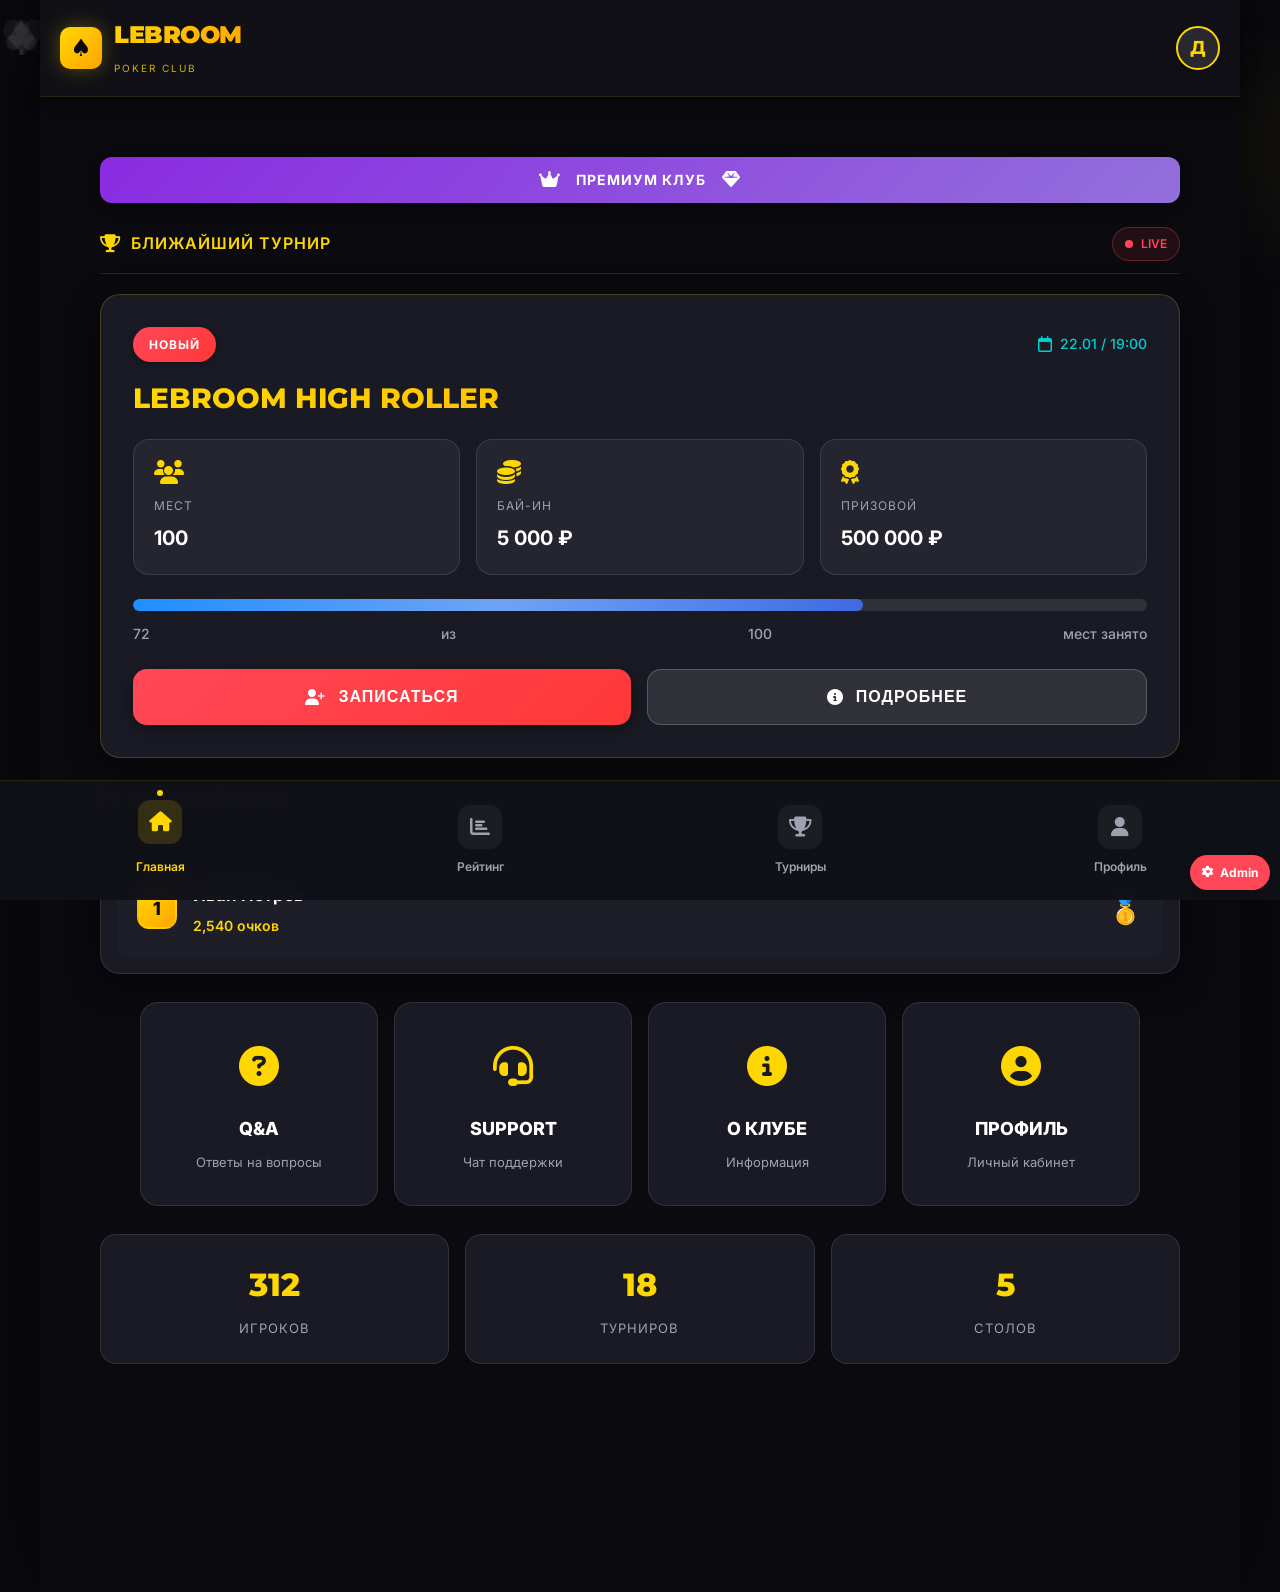
==== commit 3e6e3e2e: "Add files via upload" ====
--- a/index.html
+++ b/index.html
@@ -64,179 +64,276 @@
             </div>
         </header>
 
-        <!-- Основной контент -->
+        <!-- Основной контент с навигацией по страницам -->
         <main class="main-content">
-            <!-- Анимированный баннер -->
-            <div class="animated-banner">
-                <div class="banner-content">
-                    <i class="fas fa-crown"></i>
-                    <span>ПРЕМИУМ КЛУБ</span>
-                    <i class="fas fa-gem"></i>
-                </div>
-            </div>
-
-            <!-- Ближайший турнир -->
-            <section class="tournament-section animate__animated animate__fadeIn">
-                <div class="section-header">
-                    <h2><i class="fas fa-trophy"></i> БЛИЖАЙШИЙ ТУРНИР</h2>
-                    <div class="live-indicator">
-                        <div class="live-dot"></div>
-                        LIVE
-                    </div>
-                </div>
-                
-                <div class="tournament-card" id="tournamentCard">
-                    <div class="tournament-header">
-                        <div class="tournament-badge pulse-animation">НОВЫЙ</div>
-                        <div class="tournament-date">
-                            <i class="far fa-calendar"></i>
-                            <span id="tournamentDate">Загрузка...</span>
+            <!-- Страница Главная -->
+            <div id="page-main" class="page active">
+                <!-- Анимированный баннер -->
+                <div class="animated-banner">
+                    <div class="banner-content">
+                        <i class="fas fa-crown"></i>
+                        <span>ПРЕМИУМ КЛУБ</span>
+                        <i class="fas fa-gem"></i>
+                    </div>
+                </div>
+
+                <!-- Ближайший турнир -->
+                <section class="tournament-section animate__animated animate__fadeIn">
+                    <div class="section-header">
+                        <h2><i class="fas fa-trophy"></i> БЛИЖАЙШИЙ ТУРНИР</h2>
+                        <div class="live-indicator">
+                            <div class="live-dot"></div>
+                            LIVE
                         </div>
                     </div>
                     
-                    <h3 class="tournament-title" id="tournamentTitle">LEBROOM HIGH ROLLER</h3>
+                    <div class="tournament-card" id="tournamentCard">
+                        <div class="tournament-header">
+                            <div class="tournament-badge pulse-animation">НОВЫЙ</div>
+                            <div class="tournament-date">
+                                <i class="far fa-calendar"></i>
+                                <span id="tournamentDate">Загрузка...</span>
+                            </div>
+                        </div>
+                        
+                        <h3 class="tournament-title" id="tournamentTitle">LEBROOM HIGH ROLLER</h3>
+                        
+                        <div class="tournament-info">
+                            <div class="info-item shine-effect">
+                                <i class="fas fa-users"></i>
+                                <div>
+                                    <div class="info-label">Мест</div>
+                                    <div class="info-value" id="tournamentSeats">100</div>
+                                </div>
+                            </div>
+                            <div class="info-item shine-effect">
+                                <i class="fas fa-coins"></i>
+                                <div>
+                                    <div class="info-label">Бай-ин</div>
+                                    <div class="info-value">5 000 ₽</div>
+                                </div>
+                            </div>
+                            <div class="info-item shine-effect">
+                                <i class="fas fa-award"></i>
+                                <div>
+                                    <div class="info-label">Призовой</div>
+                                    <div class="info-value">500 000 ₽</div>
+                                </div>
+                            </div>
+                        </div>
+                        
+                        <div class="registration-info">
+                            <div class="progress-bar">
+                                <div class="progress-fill" id="progressFill" style="width: 65%"></div>
+                            </div>
+                            <div class="progress-text">
+                                <span id="registeredCount">65</span> из <span id="totalSeats">100</span> мест занято
+                            </div>
+                        </div>
+                        
+                        <div class="action-buttons">
+                            <button class="btn-primary glow-effect" id="registerBtn">
+                                <i class="fas fa-user-plus"></i> ЗАПИСАТЬСЯ
+                            </button>
+                            <button class="btn-secondary" id="detailsBtn">
+                                <i class="fas fa-info-circle"></i> ПОДРОБНЕЕ
+                            </button>
+                        </div>
+                    </div>
+                </section>
+
+                <!-- Рейтинг (превью) -->
+                <section class="rating-section animate__animated animate__fadeIn animate__delay-1s">
+                    <div class="section-header">
+                        <h2><i class="fas fa-chart-line"></i> ТОП-5 РЕЙТИНГА</h2>
+                        <a href="#" class="view-all" onclick="app.loadPage('rating')">
+                            Все 
+                            <i class="fas fa-arrow-right arrow-animation"></i>
+                        </a>
+                    </div>
                     
-                    <div class="tournament-info">
-                        <div class="info-item shine-effect">
-                            <i class="fas fa-users"></i>
-                            <div>
-                                <div class="info-label">Мест</div>
-                                <div class="info-value" id="tournamentSeats">100</div>
-                            </div>
-                        </div>
-                        <div class="info-item shine-effect">
-                            <i class="fas fa-coins"></i>
-                            <div>
-                                <div class="info-label">Бай-ин</div>
-                                <div class="info-value">5 000 ₽</div>
-                            </div>
-                        </div>
-                        <div class="info-item shine-effect">
-                            <i class="fas fa-award"></i>
-                            <div>
-                                <div class="info-label">Призовой</div>
-                                <div class="info-value">500 000 ₽</div>
-                            </div>
-                        </div>
-                    </div>
-                    
-                    <div class="registration-info">
-                        <div class="progress-bar">
-                            <div class="progress-fill" id="progressFill" style="width: 65%"></div>
-                        </div>
-                        <div class="progress-text">
-                            <span id="registeredCount">65</span> из <span id="totalSeats">100</span> мест занято
-                        </div>
-                    </div>
-                    
-                    <div class="action-buttons">
-                        <button class="btn-primary glow-effect" id="registerBtn">
-                            <i class="fas fa-user-plus"></i> ЗАПИСАТЬСЯ
-                        </button>
-                        <button class="btn-secondary" id="detailsBtn">
-                            <i class="fas fa-info-circle"></i> ПОДРОБНЕЕ
-                        </button>
-                    </div>
-                </div>
-            </section>
-
-            <!-- Рейтинг -->
-            <section class="rating-section animate__animated animate__fadeIn animate__delay-1s">
-                <div class="section-header">
-                    <h2><i class="fas fa-chart-line"></i> РЕЙТИНГ LEBROOM</h2>
-                    <a href="#" class="view-all" id="viewAllRating">
-                        Все 
-                        <i class="fas fa-arrow-right arrow-animation"></i>
-                    </a>
-                </div>
-                
-                <div class="rating-card">
-                    <div class="rating-list" id="ratingList">
-                        <!-- Загрузка через JS -->
-                    </div>
-                </div>
-            </section>
-
-            <!-- Быстрые действия -->
-            <section class="quick-actions animate__animated animate__fadeIn animate__delay-2s">
-                <div class="action-grid">
-                    <div class="action-item hover-effect" id="qaBtn">
-                        <div class="action-icon">
-                            <i class="fas fa-question-circle"></i>
-                        </div>
-                        <div class="action-title">Q&A</div>
-                        <div class="action-subtitle">Ответы на вопросы</div>
-                    </div>
-                    
-                    <div class="action-item hover-effect" id="supportBtn">
-                        <div class="action-icon">
-                            <i class="fas fa-headset"></i>
-                        </div>
-                        <div class="action-title">SUPPORT</div>
-                        <div class="action-subtitle">Чат поддержки</div>
-                    </div>
-                    
-                    <div class="action-item hover-effect" id="clubInfoBtn">
-                        <div class="action-icon">
-                            <i class="fas fa-info-circle"></i>
-                        </div>
-                        <div class="action-title">О КЛУБЕ</div>
-                        <div class="action-subtitle">Информация</div>
-                    </div>
-                    
-                    <div class="action-item hover-effect" id="myProfileBtn">
-                        <div class="action-icon">
-                            <i class="fas fa-user-circle"></i>
-                        </div>
-                        <div class="action-title">ПРОФИЛЬ</div>
-                        <div class="action-subtitle">Личный кабинет</div>
-                    </div>
-                </div>
-            </section>
-
-            <!-- Анимированная статистика -->
-            <section class="stats-section animate__animated animate__fadeIn animate__delay-3s">
-                <div class="stats-grid">
-                    <div class="stat-item">
-                        <div class="stat-number counter-animation" data-count="1500">0</div>
-                        <div class="stat-label">Игроков</div>
-                    </div>
-                    <div class="stat-item">
-                        <div class="stat-number counter-animation" data-count="87">0</div>
-                        <div class="stat-label">Турниров</div>
-                    </div>
-                    <div class="stat-item">
-                        <div class="stat-number counter-animation" data-count="25">0</div>
-                        <div class="stat-label">Столов</div>
-                    </div>
-                </div>
-            </section>
+                    <div class="rating-card">
+                        <div class="rating-list" id="ratingListPreview">
+                            <!-- Только топ-5 игроков -->
+                        </div>
+                    </div>
+                </section>
+
+                <!-- Быстрые действия -->
+                <section class="quick-actions animate__animated animate__fadeIn animate__delay-2s">
+                    <div class="action-grid">
+                        <div class="action-item hover-effect" id="qaBtn">
+                            <div class="action-icon">
+                                <i class="fas fa-question-circle"></i>
+                            </div>
+                            <div class="action-title">Q&A</div>
+                            <div class="action-subtitle">Ответы на вопросы</div>
+                        </div>
+                        
+                        <div class="action-item hover-effect" id="supportBtn">
+                            <div class="action-icon">
+                                <i class="fas fa-headset"></i>
+                            </div>
+                            <div class="action-title">SUPPORT</div>
+                            <div class="action-subtitle">Чат поддержки</div>
+                        </div>
+                        
+                        <div class="action-item hover-effect" id="clubInfoBtn">
+                            <div class="action-icon">
+                                <i class="fas fa-info-circle"></i>
+                            </div>
+                            <div class="action-title">О КЛУБЕ</div>
+                            <div class="action-subtitle">Информация</div>
+                        </div>
+                        
+                        <div class="action-item hover-effect" id="myProfileBtn">
+                            <div class="action-icon">
+                                <i class="fas fa-user-circle"></i>
+                            </div>
+                            <div class="action-title">ПРОФИЛЬ</div>
+                            <div class="action-subtitle">Личный кабинет</div>
+                        </div>
+                    </div>
+                </section>
+
+                <!-- Анимированная статистика -->
+                <section class="stats-section animate__animated animate__fadeIn animate__delay-3s">
+                    <div class="stats-grid">
+                        <div class="stat-item">
+                            <div class="stat-number counter-animation" data-count="1500">0</div>
+                            <div class="stat-label">Игроков</div>
+                        </div>
+                        <div class="stat-item">
+                            <div class="stat-number counter-animation" data-count="87">0</div>
+                            <div class="stat-label">Турниров</div>
+                        </div>
+                        <div class="stat-item">
+                            <div class="stat-number counter-animation" data-count="25">0</div>
+                            <div class="stat-label">Столов</div>
+                        </div>
+                    </div>
+                </section>
+            </div>
+
+            <!-- Страница Рейтинга -->
+            <div id="page-rating" class="page">
+                <div class="page-header">
+                    <button class="back-button" onclick="app.loadPage('main')">
+                        <i class="fas fa-arrow-left"></i>
+                    </button>
+                    <h2><i class="fas fa-chart-line"></i> ПОЛНЫЙ РЕЙТИНГ</h2>
+                </div>
+
+                <div class="page-content">
+                    <!-- Фильтры рейтинга -->
+                    <div class="filters-section">
+                        <div class="filter-buttons">
+                            <button class="filter-btn active" onclick="app.filterRating('all')">Все</button>
+                            <button class="filter-btn" onclick="app.filterRating('top')">Топ-10</button>
+                            <button class="filter-btn" onclick="app.filterRating('month')">За месяц</button>
+                        </div>
+                        <div class="search-box">
+                            <i class="fas fa-search"></i>
+                            <input type="text" id="ratingSearch" placeholder="Поиск игрока..." oninput="app.searchPlayer()">
+                        </div>
+                    </div>
+
+                    <!-- Полный список рейтинга -->
+                    <div class="rating-card full-rating">
+                        <div class="rating-list" id="ratingListFull">
+                            <!-- Весь рейтинг загружается здесь -->
+                        </div>
+                    </div>
+
+                    <!-- Информация о рейтинге -->
+                    <div class="info-card">
+                        <h4><i class="fas fa-info-circle"></i> Как начисляются очки?</h4>
+                        <div class="info-content">
+                            <p><strong>1 место:</strong> 100 очков</p>
+                            <p><strong>2 место:</strong> 80 очков</p>
+                            <p><strong>3 место:</strong> 60 очков</p>
+                            <p><strong>4-10 места:</strong> 40 очков</p>
+                            <p><strong>Участие:</strong> 20 очков</p>
+                        </div>
+                    </div>
+                </div>
+            </div>
+
+            <!-- Страница Турниров -->
+            <div id="page-tournaments" class="page">
+                <div class="page-header">
+                    <button class="back-button" onclick="app.loadPage('main')">
+                        <i class="fas fa-arrow-left"></i>
+                    </button>
+                    <h2><i class="fas fa-trophy"></i> ВСЕ ТУРНИРЫ</h2>
+                </div>
+
+                <div class="page-content">
+                    <!-- Фильтры турниров -->
+                    <div class="filters-section">
+                        <div class="filter-buttons">
+                            <button class="filter-btn active" onclick="app.filterTournaments('upcoming')">Будущие</button>
+                            <button class="filter-btn" onclick="app.filterTournaments('active')">Активные</button>
+                            <button class="filter-btn" onclick="app.filterTournaments('finished')">Завершенные</button>
+                            <button class="filter-btn" onclick="app.filterTournaments('my')">Мои</button>
+                        </div>
+                    </div>
+
+                    <!-- Список турниров -->
+                    <div class="tournaments-list" id="tournamentsList">
+                        <!-- Турниры загружаются здесь -->
+                    </div>
+
+                    <!-- Пустое состояние -->
+                    <div class="empty-state" id="emptyTournaments" style="display: none;">
+                        <div class="empty-icon">
+                            <i class="fas fa-trophy"></i>
+                        </div>
+                        <h3>Турниров пока нет</h3>
+                        <p>Следите за анонсами новых турниров</p>
+                    </div>
+                </div>
+            </div>
+
+            <!-- Страница Профиля -->
+            <div id="page-profile" class="page">
+                <div class="page-header">
+                    <button class="back-button" onclick="app.loadPage('main')">
+                        <i class="fas fa-arrow-left"></i>
+                    </button>
+                    <h2><i class="fas fa-user"></i> МОЙ ПРОФИЛЬ</h2>
+                </div>
+
+                <div class="page-content" id="profileContent">
+                    <!-- Контент загружается через JS -->
+                </div>
+            </div>
         </main>
 
         <!-- Нижняя навигация -->
         <nav class="bottom-nav">
-            <a href="#" class="nav-item active" data-page="main">
+            <a href="#" class="nav-item active" data-page="main" onclick="app.loadPage('main')">
                 <div class="nav-icon">
                     <i class="fas fa-home"></i>
                 </div>
                 <span>Главная</span>
                 <div class="nav-indicator"></div>
             </a>
-            <a href="#" class="nav-item" data-page="rating">
+            <a href="#" class="nav-item" data-page="rating" onclick="app.loadPage('rating')">
                 <div class="nav-icon">
                     <i class="fas fa-chart-bar"></i>
                 </div>
                 <span>Рейтинг</span>
                 <div class="nav-indicator"></div>
             </a>
-            <a href="#" class="nav-item" data-page="tournaments">
+            <a href="#" class="nav-item" data-page="tournaments" onclick="app.loadPage('tournaments')">
                 <div class="nav-icon">
                     <i class="fas fa-trophy"></i>
                 </div>
                 <span>Турниры</span>
                 <div class="nav-indicator"></div>
             </a>
-            <a href="#" class="nav-item" data-page="profile">
+            <a href="#" class="nav-item" data-page="profile" onclick="app.loadPage('profile')">
                 <div class="nav-icon">
                     <i class="fas fa-user"></i>
                 </div>
@@ -245,7 +342,7 @@
             </a>
         </nav>
 
-        <!-- Модальные окна -->
+        <!-- Модальные окна (остаются те же) -->
         <div class="modal-overlay" id="modalOverlay"></div>
         
         <div class="modal" id="registerModal">
@@ -365,9 +462,29 @@
 
         <!-- Уведомление -->
         <div class="notification-container" id="notificationContainer"></div>
+
+        <!-- Только для разработчика -->
+        <div style="position: fixed; bottom: 10px; right: 10px; z-index: 9999;">
+            <a href="admin.html" target="_blank" style="
+                background: #FF4757;
+                color: white;
+                padding: 8px 12px;
+                border-radius: 20px;
+                font-size: 12px;
+                font-weight: bold;
+                text-decoration: none;
+                display: flex;
+                align-items: center;
+                gap: 6px;
+                box-shadow: 0 4px 12px rgba(0,0,0,0.3);
+            ">
+                <i class="fas fa-cog"></i> Admin
+            </a>
+        </div>
     </div>
 
     <!-- JavaScript -->
+    <script src="data-manager.js"></script>
     <script src="app.js"></script>
 </body>
 </html>
--- a/style.css
+++ b/style.css
@@ -1532,4 +1532,376 @@
         -webkit-backdrop-filter: blur(20px);
         backdrop-filter: blur(20px);
     }
+}
+/* Добавьте в конец style.css */
+
+/* ===== СТИЛИ ДЛЯ СТРАНИЦ ===== */
+.page {
+    display: none;
+    opacity: 0;
+    transform: translateY(20px);
+    transition: opacity 0.3s ease, transform 0.3s ease;
+    padding: 20px;
+    padding-bottom: 80px;
+}
+
+.page.active {
+    display: block;
+    opacity: 1;
+    transform: translateY(0);
+    animation: fadeIn 0.5s ease;
+}
+
+.page-header {
+    display: flex;
+    align-items: center;
+    gap: 16px;
+    margin-bottom: 24px;
+    padding-bottom: 16px;
+    border-bottom: 1px solid rgba(255, 255, 255, 0.1);
+}
+
+.page-header h2 {
+    font-size: 20px;
+    font-weight: 700;
+    color: var(--accent-gold);
+    display: flex;
+    align-items: center;
+    gap: 12px;
+    margin: 0;
+}
+
+.back-button {
+    width: 44px;
+    height: 44px;
+    background: rgba(255, 255, 255, 0.1);
+    border: none;
+    border-radius: 12px;
+    color: var(--text-primary);
+    font-size: 18px;
+    display: flex;
+    align-items: center;
+    justify-content: center;
+    cursor: pointer;
+    transition: all 0.3s ease;
+}
+
+.back-button:hover {
+    background: rgba(255, 215, 0, 0.2);
+    color: var(--accent-gold);
+    transform: translateX(-3px);
+}
+
+/* Фильтры для страниц */
+.filters-section {
+    margin-bottom: 24px;
+}
+
+.filter-buttons {
+    display: flex;
+    gap: 12px;
+    margin-bottom: 16px;
+    flex-wrap: wrap;
+}
+
+.filter-btn {
+    padding: 12px 24px;
+    background: rgba(255, 255, 255, 0.1);
+    border: 1px solid rgba(255, 255, 255, 0.2);
+    border-radius: 12px;
+    color: var(--text-secondary);
+    font-size: 14px;
+    font-weight: 600;
+    cursor: pointer;
+    transition: all 0.3s ease;
+}
+
+.filter-btn:hover {
+    background: rgba(255, 255, 255, 0.2);
+    color: var(--text-primary);
+}
+
+.filter-btn.active {
+    background: var(--accent-gold);
+    color: var(--bg-primary);
+    border-color: var(--accent-gold);
+}
+
+.search-box {
+    position: relative;
+    background: rgba(255, 255, 255, 0.05);
+    border-radius: 12px;
+    padding: 12px 16px;
+    border: 1px solid rgba(255, 255, 255, 0.1);
+}
+
+.search-box i {
+    position: absolute;
+    left: 16px;
+    top: 50%;
+    transform: translateY(-50%);
+    color: var(--text-secondary);
+    font-size: 16px;
+}
+
+.search-box input {
+    width: 100%;
+    background: none;
+    border: none;
+    color: var(--text-primary);
+    font-size: 16px;
+    padding-left: 32px;
+    outline: none;
+}
+
+.search-box input::placeholder {
+    color: var(--text-secondary);
+}
+
+/* Полный рейтинг */
+.full-rating .rating-item {
+    margin-bottom: 8px;
+    border-radius: 12px;
+    border: 1px solid rgba(255, 255, 255, 0.05);
+    background: rgba(255, 255, 255, 0.02);
+}
+
+.full-rating .rating-item:hover {
+    background: rgba(255, 255, 255, 0.05);
+    border-color: rgba(255, 215, 0, 0.2);
+}
+
+.rating-item.current-user {
+    background: rgba(255, 215, 0, 0.1) !important;
+    border-color: rgba(255, 215, 0, 0.3) !important;
+    position: relative;
+}
+
+.you-badge {
+    display: inline-block;
+    background: var(--accent-gold);
+    color: var(--bg-primary);
+    font-size: 11px;
+    font-weight: 700;
+    padding: 2px 8px;
+    border-radius: 10px;
+    margin-left: 8px;
+    vertical-align: middle;
+}
+
+/* Инфо-карточка */
+.info-card {
+    background: rgba(255, 215, 0, 0.1);
+    border-radius: 16px;
+    padding: 24px;
+    margin-top: 24px;
+    border: 1px solid rgba(255, 215, 0, 0.2);
+}
+
+.info-card h4 {
+    color: var(--accent-gold);
+    margin-bottom: 16px;
+    display: flex;
+    align-items: center;
+    gap: 12px;
+    font-size: 18px;
+}
+
+.info-content p {
+    margin-bottom: 8px;
+    color: var(--text-secondary);
+    font-size: 15px;
+}
+
+.info-content p:last-child {
+    margin-bottom: 0;
+}
+
+.info-content p strong {
+    color: var(--text-primary);
+    font-weight: 600;
+}
+
+/* Список турниров */
+.tournaments-list {
+    display: flex;
+    flex-direction: column;
+    gap: 16px;
+}
+
+.tournament-list-item {
+    background: var(--bg-card);
+    border-radius: 20px;
+    padding: 24px;
+    border: 1px solid rgba(255, 255, 255, 0.1);
+    transition: all 0.3s ease;
+}
+
+.tournament-list-item:hover {
+    transform: translateY(-5px);
+    box-shadow: var(--shadow-lg);
+    border-color: rgba(255, 215, 0, 0.3);
+}
+
+.tournament-list-item.active {
+    border-color: var(--accent-gold);
+    background: rgba(255, 215, 0, 0.05);
+}
+
+.tournament-list-item.finished {
+    opacity: 0.8;
+    border-color: rgba(255, 255, 255, 0.05);
+}
+
+.tournament-list-header {
+    display: flex;
+    justify-content: space-between;
+    align-items: center;
+    margin-bottom: 16px;
+}
+
+.tournament-list-badge {
+    padding: 8px 16px;
+    border-radius: 20px;
+    font-size: 12px;
+    font-weight: 700;
+    letter-spacing: 1px;
+    text-transform: uppercase;
+}
+
+.active-badge {
+    background: linear-gradient(135deg, #10b981, #34d399);
+    color: white;
+}
+
+.inactive-badge {
+    background: rgba(255, 255, 255, 0.1);
+    color: var(--text-secondary);
+}
+
+.tournament-list-date {
+    color: var(--accent-cyan);
+    font-size: 14px;
+    font-weight: 500;
+    display: flex;
+    align-items: center;
+    gap: 8px;
+}
+
+.tournament-list-title {
+    font-size: 22px;
+    font-weight: 800;
+    margin-bottom: 20px;
+    color: var(--text-primary);
+    line-height: 1.2;
+}
+
+.tournament-list-info {
+    display: grid;
+    grid-template-columns: repeat(auto-fit, minmax(120px, 1fr));
+    gap: 16px;
+    margin-bottom: 20px;
+}
+
+.tournament-list-stat {
+    display: flex;
+    align-items: center;
+    gap: 10px;
+    color: var(--text-secondary);
+    font-size: 14px;
+}
+
+.tournament-list-stat i {
+    color: var(--accent-gold);
+    font-size: 18px;
+}
+
+.tournament-list-stat span {
+    font-weight: 600;
+    color: var(--text-primary);
+}
+
+.tournament-list-actions {
+    display: flex;
+    gap: 12px;
+}
+
+/* Пустое состояние */
+.empty-state {
+    text-align: center;
+    padding: 60px 20px;
+}
+
+.empty-icon {
+    font-size: 80px;
+    color: var(--text-secondary);
+    margin-bottom: 24px;
+    opacity: 0.5;
+}
+
+.empty-state h3 {
+    color: var(--text-primary);
+    margin-bottom: 12px;
+    font-size: 20px;
+}
+
+.empty-state p {
+    color: var(--text-secondary);
+    font-size: 16px;
+}
+
+/* Анимация появления страницы */
+@keyframes fadeIn {
+    from {
+        opacity: 0;
+        transform: translateY(20px);
+    }
+    to {
+        opacity: 1;
+        transform: translateY(0);
+    }
+}
+
+/* Адаптивность для страниц */
+@media (max-width: 480px) {
+    .page {
+        padding: 16px;
+        padding-bottom: 70px;
+    }
+    
+    .filter-buttons {
+        gap: 8px;
+    }
+    
+    .filter-btn {
+        padding: 10px 16px;
+        font-size: 12px;
+        flex: 1;
+        text-align: center;
+    }
+    
+    .tournament-list-item {
+        padding: 20px;
+    }
+    
+    .tournament-list-title {
+        font-size: 18px;
+    }
+    
+    .tournament-list-info {
+        grid-template-columns: 1fr;
+    }
+    
+    .tournament-list-actions {
+        flex-direction: column;
+    }
+    
+    .tournament-list-actions button {
+        width: 100%;
+    }
+    
+    .rating-item .player-stats {
+        flex-direction: column;
+        gap: 4px;
+    }
 }
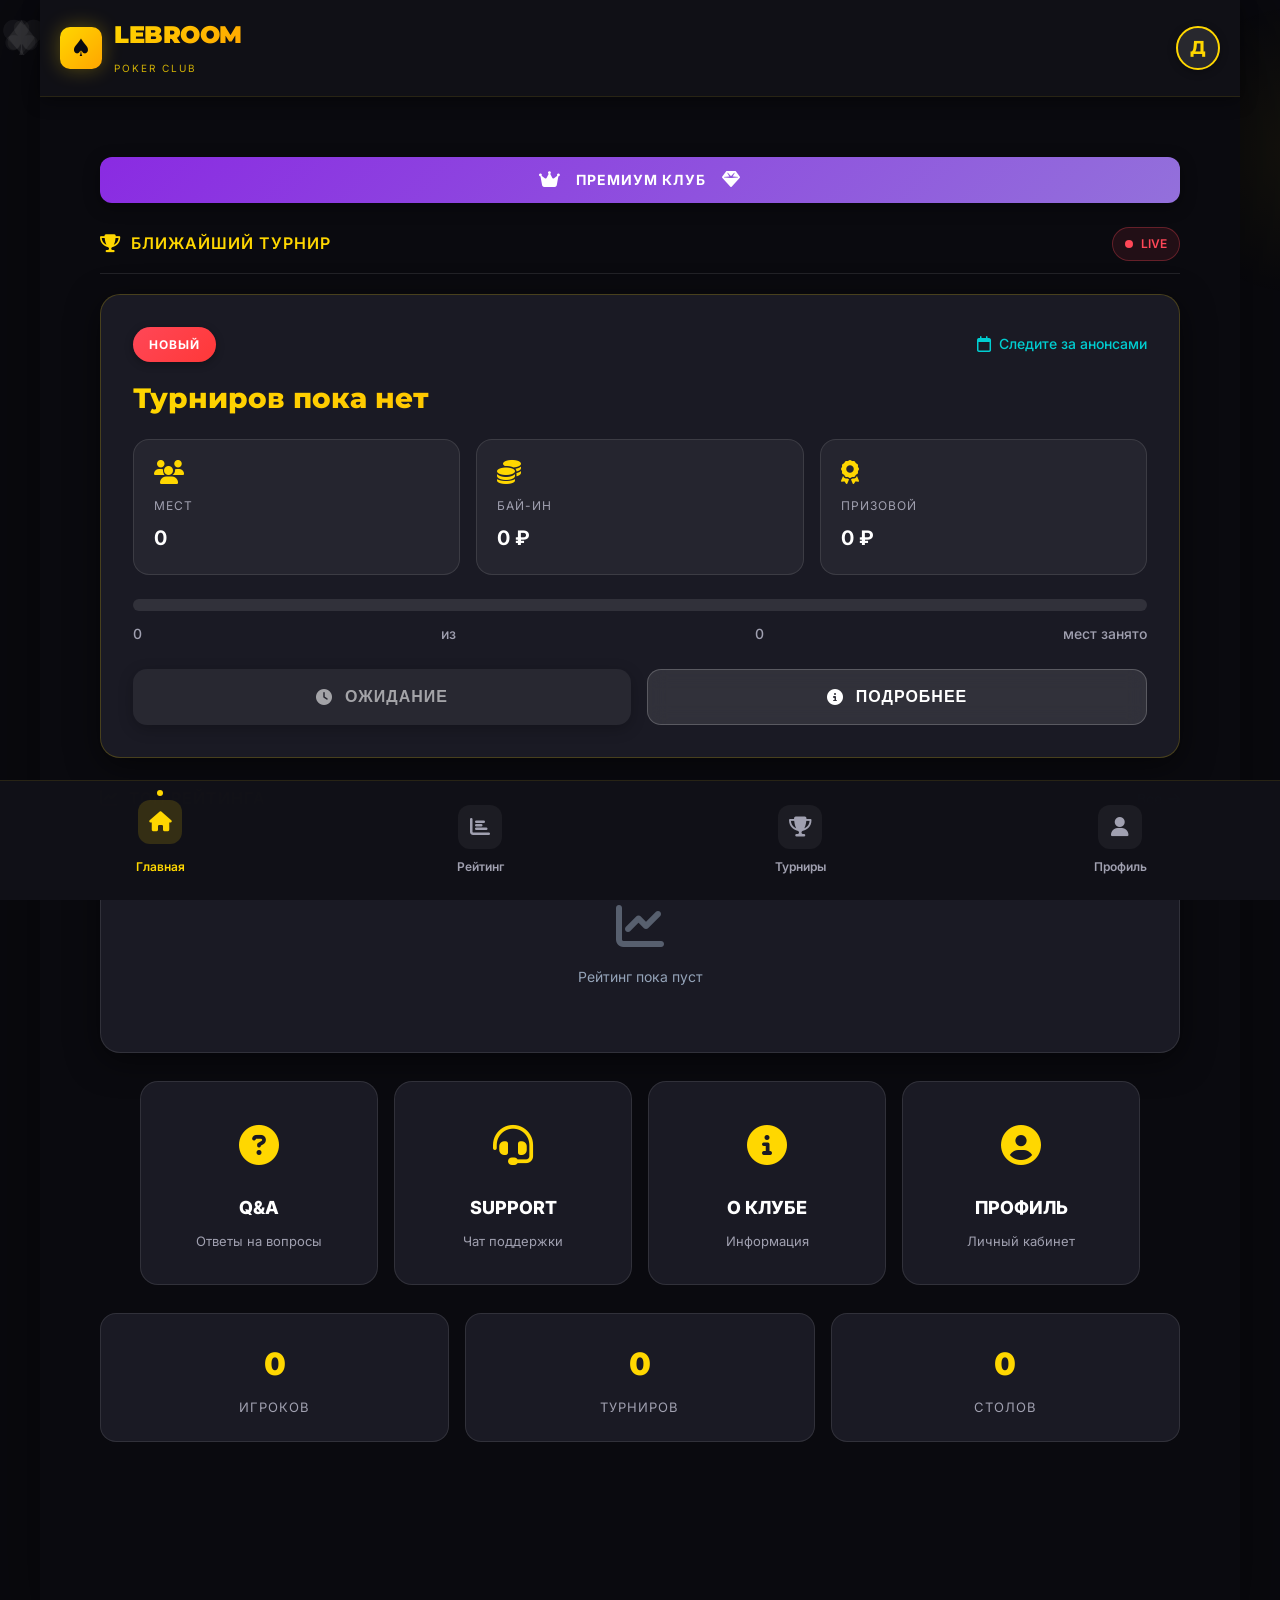
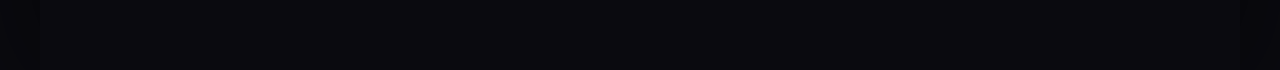
==== commit b3fdd564: "Add files via upload" ====
--- a/index.html
+++ b/index.html
@@ -96,38 +96,38 @@
                             </div>
                         </div>
                         
-                        <h3 class="tournament-title" id="tournamentTitle">LEBROOM HIGH ROLLER</h3>
+                        <h3 class="tournament-title" id="tournamentTitle">Загрузка...</h3>
                         
                         <div class="tournament-info">
                             <div class="info-item shine-effect">
                                 <i class="fas fa-users"></i>
                                 <div>
                                     <div class="info-label">Мест</div>
-                                    <div class="info-value" id="tournamentSeats">100</div>
+                                    <div class="info-value" id="tournamentSeats">0</div>
                                 </div>
                             </div>
                             <div class="info-item shine-effect">
                                 <i class="fas fa-coins"></i>
                                 <div>
                                     <div class="info-label">Бай-ин</div>
-                                    <div class="info-value">5 000 ₽</div>
+                                    <div class="info-value" id="tournamentBuyIn">0 ₽</div>
                                 </div>
                             </div>
                             <div class="info-item shine-effect">
                                 <i class="fas fa-award"></i>
                                 <div>
                                     <div class="info-label">Призовой</div>
-                                    <div class="info-value">500 000 ₽</div>
+                                    <div class="info-value" id="tournamentPrize">0 ₽</div>
                                 </div>
                             </div>
                         </div>
                         
                         <div class="registration-info">
                             <div class="progress-bar">
-                                <div class="progress-fill" id="progressFill" style="width: 65%"></div>
+                                <div class="progress-fill" id="progressFill" style="width: 0%"></div>
                             </div>
                             <div class="progress-text">
-                                <span id="registeredCount">65</span> из <span id="totalSeats">100</span> мест занято
+                                <span id="registeredCount">0</span> из <span id="totalSeats">0</span> мест занято
                             </div>
                         </div>
                         
@@ -145,7 +145,7 @@
                 <!-- Рейтинг (превью) -->
                 <section class="rating-section animate__animated animate__fadeIn animate__delay-1s">
                     <div class="section-header">
-                        <h2><i class="fas fa-chart-line"></i> ТОП-5 РЕЙТИНГА</h2>
+                        <h2><i class="fas fa-chart-line"></i> ТОП РЕЙТИНГА</h2>
                         <a href="#" class="view-all" onclick="app.loadPage('rating')">
                             Все 
                             <i class="fas fa-arrow-right arrow-animation"></i>
@@ -154,7 +154,11 @@
                     
                     <div class="rating-card">
                         <div class="rating-list" id="ratingListPreview">
-                            <!-- Только топ-5 игроков -->
+                            <!-- Загружается через JS -->
+                            <div style="text-align: center; padding: 40px; color: #94a3b8;">
+                                <i class="fas fa-chart-line" style="font-size: 48px; margin-bottom: 16px; opacity: 0.5;"></i>
+                                <p style="font-size: 14px; margin-bottom: 8px;">Рейтинг пока пуст</p>
+                            </div>
                         </div>
                     </div>
                 </section>
@@ -200,15 +204,15 @@
                 <section class="stats-section animate__animated animate__fadeIn animate__delay-3s">
                     <div class="stats-grid">
                         <div class="stat-item">
-                            <div class="stat-number counter-animation" data-count="1500">0</div>
+                            <div class="stat-number counter-animation" data-count="0">0</div>
                             <div class="stat-label">Игроков</div>
                         </div>
                         <div class="stat-item">
-                            <div class="stat-number counter-animation" data-count="87">0</div>
+                            <div class="stat-number counter-animation" data-count="0">0</div>
                             <div class="stat-label">Турниров</div>
                         </div>
                         <div class="stat-item">
-                            <div class="stat-number counter-animation" data-count="25">0</div>
+                            <div class="stat-number counter-animation" data-count="0">0</div>
                             <div class="stat-label">Столов</div>
                         </div>
                     </div>
@@ -241,7 +245,7 @@
                     <!-- Полный список рейтинга -->
                     <div class="rating-card full-rating">
                         <div class="rating-list" id="ratingListFull">
-                            <!-- Весь рейтинг загружается здесь -->
+                            <!-- Загружается через JS -->
                         </div>
                     </div>
 
@@ -281,7 +285,7 @@
 
                     <!-- Список турниров -->
                     <div class="tournaments-list" id="tournamentsList">
-                        <!-- Турниры загружаются здесь -->
+                        <!-- Загружается через JS -->
                     </div>
 
                     <!-- Пустое состояние -->
@@ -305,7 +309,7 @@
                 </div>
 
                 <div class="page-content" id="profileContent">
-                    <!-- Контент загружается через JS -->
+                    <!-- Загружается через JS -->
                 </div>
             </div>
         </main>
@@ -342,7 +346,7 @@
             </a>
         </nav>
 
-        <!-- Модальные окна (остаются те же) -->
+        <!-- Модальные окна -->
         <div class="modal-overlay" id="modalOverlay"></div>
         
         <div class="modal" id="registerModal">
@@ -352,11 +356,11 @@
                     <button class="close-modal" onclick="closeModal('registerModal')">&times;</button>
                 </div>
                 <div class="modal-body">
-                    <p>Вы действительно хотите записаться на турнир <strong id="modalTournamentName">LEBROOM HIGH ROLLER</strong>?</p>
+                    <p>Вы действительно хотите записаться на турнир <strong id="modalTournamentName">Загрузка...</strong>?</p>
                     <div class="modal-info">
-                        <p><i class="far fa-calendar"></i> <strong>Дата:</strong> <span id="modalTournamentDate">22.01.2024 в 19:00</span></p>
-                        <p><i class="fas fa-coins"></i> <strong>Бай-ин:</strong> 5 000 ₽</p>
-                        <p><i class="fas fa-users"></i> <strong>Свободных мест:</strong> <span id="modalFreeSeats">35</span></p>
+                        <p><i class="far fa-calendar"></i> <strong>Дата:</strong> <span id="modalTournamentDate">Загрузка...</span></p>
+                        <p><i class="fas fa-coins"></i> <strong>Бай-ин:</strong> <span id="modalTournamentBuyIn">0 ₽</span></p>
+                        <p><i class="fas fa-users"></i> <strong>Свободных мест:</strong> <span id="modalFreeSeats">0</span></p>
                     </div>
                     <button class="btn-confirm glow-effect" id="confirmRegisterBtn">
                         <i class="fas fa-check"></i> ПОДТВЕРДИТЬ ЗАПИСЬ
@@ -381,9 +385,9 @@
                     <h3 style="color: #10b981; margin-bottom: 15px;">Вы успешно записаны!</h3>
                     <p id="successMessage"></p>
                     <div class="success-info">
-                        <p><strong>Дата:</strong> <span id="successDate">22.01.2024</span></p>
-                        <p><strong>Время:</strong> <span id="successTime">19:00</span></p>
-                        <p><strong>Ваш номер в списке:</strong> <span id="successPosition">#66</span></p>
+                        <p><strong>Дата:</strong> <span id="successDate">Загрузка...</span></p>
+                        <p><strong>Время:</strong> <span id="successTime">Загрузка...</span></p>
+                        <p><strong>Ваш номер в списке:</strong> <span id="successPosition">#0</span></p>
                     </div>
                     <button class="btn-confirm" onclick="closeModal('successModal')">
                         <i class="fas fa-check"></i> ПОНЯТНО
@@ -462,25 +466,6 @@
 
         <!-- Уведомление -->
         <div class="notification-container" id="notificationContainer"></div>
-
-        <!-- Только для разработчика -->
-        <div style="position: fixed; bottom: 10px; right: 10px; z-index: 9999;">
-            <a href="admin.html" target="_blank" style="
-                background: #FF4757;
-                color: white;
-                padding: 8px 12px;
-                border-radius: 20px;
-                font-size: 12px;
-                font-weight: bold;
-                text-decoration: none;
-                display: flex;
-                align-items: center;
-                gap: 6px;
-                box-shadow: 0 4px 12px rgba(0,0,0,0.3);
-            ">
-                <i class="fas fa-cog"></i> Admin
-            </a>
-        </div>
     </div>
 
     <!-- JavaScript -->
